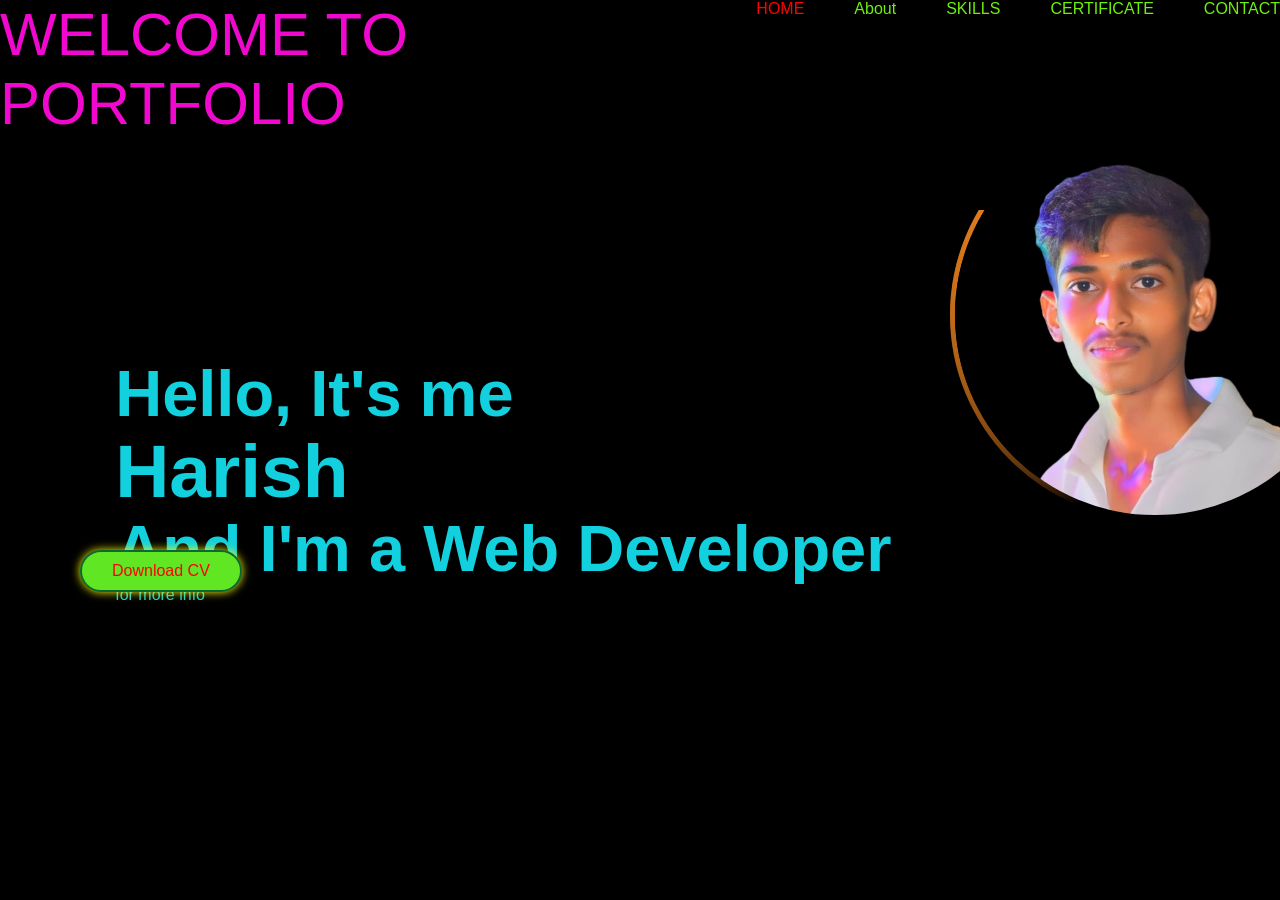
==== index.html @ b72f5d10 "Add files via upload" ====
<!DOCTYPE html>
<html lang="en">
<head>
    <meta charset="UTF-8">
    <meta name="viewport" content="width=device-width, initial-scale=1.0">
    <title>PORTFOLIO</title>
    <link rel="stylesheet" href="stylesheet.css">
</head>
<body>
     <video class="bg-video" autoplay muted loop playsinline src="background.mp4"></video>
        <nav class="navbar">
        <a href="#" class="logo"> WELCOME TO PORTFOLIO</a>
        <ul>
        <li class="active"><a href="index.html">HOME</a></li>
        <div class="buttons"></div>
           <li><a href="about.html">About</a></li>
           <li><a href="skills.html">SKILLS</a></li>
           <li><a href="certificate.html">CERTIFICATE</a></li>
           <li><a href="contact.html">CONTACT</a></li>
        </ul>
        </nav>
    <section class="home">
        <div class="home-info">
            <h3>Hello, It's me</h3>
            <h1>Harish</h1>
            <h3> And I'm a Web Developer</h3>
            <p style="size: 100px;"> for more info </p>
        </div>
    </section>   
    <div class="btn-sci">
             <a href="assets/mycv.pdf" class="btn" download>Download CV</a>
    </div>
</body>
<div class="home-img">
    <div class="img-box">
        <div class="img-item">
          <img src="image.jpg">
        </div>
    </div>
</div> 
</html>
---- stylesheet.css ----
*{
    margin: 0;
    padding: 0;
    box-sizing: border-box;
    font-family: 'poppins',sans-serif;
}
a{
    color: rgb(111, 240, 12);
    text-decoration: none;
}
.navbar {
  position: fixed;
  left: 0;
  top:0;
  width: 100%;
  display: flex;
  justify-content: space-between;
  z-index: 90;
}
.navbar  .logo{
    font-size: 60px;
    font-weight: 100;
    color: rgb(241, 8, 206);
}
.navbar ul{
    display:flex;
}
.navbar ul li{
    list-style: none;
    margin-left: 50px;
}
.navbar ul li a{
    font: 25px;
    font-weight: 500;
    transition: .5ms;
}
.navbar ul li:hover a,.navbar ul li.active a
{
    color: rgb(255, 0, 0);
}
body{
    color:rgb(126, 183, 233);
    background-color: black;
}
.header{
    position:fixed;
    top: 0;
    left: 0;
    width: 100%;
    padding:20px 10%;
    background: transparent;
    display:flex;
    justify-content: space-between;
    align-items: center;
    z-index: 100;
    color:bisque;
}
.logo{
    position:relative;
    font-size: 48px;
    left:0px;
    color:aqua;
    text-decoration: none;
    font-weight: 600;
}
.bg-video{
    position:fixed;
    top:0;
    left:0;
    min-width: 100%;
    min-height: 100%;
    z-index: -1;
    object-fit: cover;
}
.home-img .img-box{
    position: relative;
    top:110px;
    left: 950px;
    width:32vw;
    height: 32vw;
    border-radius:50%;
    padding: 5px;
    display: flex;
    justify-content: center;
    align-items: center;
    overflow: hidden;
}
.home-img .img-box::before,
.home-img .img-box::after{
    content: '';
    position:absolute;
    top: 100px;;
    width: 500px;
    height: 500px;
    background: conic-gradient(transparent,transparent,transparent,rgb(243, 134, 31));
    transform: rotate(0deg);
    animation:rotate-border 10s linear infinite;
}
.home-img .img-box::after{
    animation-delay: -5s;
}
.home-img .img-box .img-item{
    position:relative;
    width: 100%;
    height: 100%;
    background:rgb(0, 0, 0);
    border-radius: 50%;
    display: flex;
    justify-content: center;
    z-index: 1;
   overflow: hidden;
}

.home-img .img-box .img-item img{
    position:absolute;
    width:32vw;
    height:32vw;
    display: block;
    object-fit: cover;
    mix-blend-mode: lighten;
}
@keyframes rotate-border {
    100%{
        transform: rotate(360deg);
    }
}
.home{
    position:absolute;
    width:100%;
    justify-content: space-between;
    height: 100%;
    background: url(Purple\ Illustrated\ Mountain\ Desktop\ Wallpaper.png) no-repeat;
    background-size: cover;
    display:flex;
    background-position: center;
    align-items: center;
}
.home-info h3{
    font-size: 65px;
    font-weight: 700;
    left: 30px;
}
.home-info h1{
    font-size: 75px;
    font-weight: 700;
    margin: -3px 0;
    left: 30px;
}
.home-info .home-sci{
    display:flex;
    align-items: center;
}
.btn{
    display: inline-block;
    padding: 10px 30px;
    background: rgb(97, 230, 36);
    color:red;
    font-weight: 500;
    border: 2px solid rgb(11, 106, 51);
    border-radius: 40px;
    box-shadow: 0 0 10px yellow;
    transition: .5ms;
}
.btn:hover{
    background: transparent;
    color: yellow;
}
.Skills-section{
    position: absolute;
}
*{
    margin: 0;
    padding: 0;
    box-sizing: border-box;
    font-family: 'poppins',sans-serif;
}
a{
    color: rgb(111, 240, 12);
    text-decoration: none;
}
.navbar {
  position: fixed;
  left: 0;
  top:0;
  width: 100%;
  display: flex;
  justify-content: space-between;
  z-index: 90;
}
.navbar  .logo{
    font-size: 60px;
    font-weight: 100;
    color: rgb(241, 8, 206);
}
.navbar ul{
    display:flex;
}
.navbar ul li{
    list-style: none;
    margin-left: 50px;
}
.navbar ul li a{
    font: 25px;
    font-weight: 500;
    transition: .5ms;
}
.navbar ul li:hover a,.navbar ul li.active a
{
    color: rgb(255, 0, 0);
}
body{
    color:rgb(126, 183, 233);
    background-color: black;
}
.header{
    position:fixed;
    top: 0;
    left: 0;
    width: 100%;
    padding:20px 10%;
    background: transparent;
    display:flex;
    justify-content: space-between;
    align-items: center;
    z-index: 100;
    color:bisque;
}
.logo{
    position:relative;
    font-size: 48px;
    left:0px;
    color:aqua;
    text-decoration: none;
    font-weight: 600;
}
.bg-video{
    position:fixed;
    top:0;
    left:0;
    min-width: 100%;
    min-height: 100%;
    z-index: -1;
    object-fit: cover;
}
.home-img .img-box{
    position: relative;
    top:110px;
    left: 950px;
    width:32vw;
    height: 32vw;
    border-radius:50%;
    padding: 5px;
    display: flex;
    justify-content: center;
    align-items: center;
    overflow: hidden;
}
.home-img .img-box::before,
.home-img .img-box::after{
    content: '';
    position:absolute;
    top: 100px;
    width: 500px;
    height: 500px;
    background: conic-gradient(transparent,transparent,transparent,rgb(243, 134, 31));
    transform: rotate(0deg);
    animation:rotate-border 10s linear infinite;

}
.home-img .img-box::after{
    animation-delay: -5s;
}
.home-img .img-box .img-item{
    position:relative;
    width: 100%;
    height: 100%;
    background:rgb(0, 0, 0);
    border-radius: 50%;
    display: flex;
    justify-content: center;
    z-index: 1;
   overflow: hidden;
}

.home-img .img-box .img-item img{
    position:absolute;
    width:32vw;
    height:32vw;
    display: block;
    object-fit: cover;
    mix-blend-mode: lighten;
}
@keyframes rotate-border {
    100%{
        transform: rotate(360deg);
    }
}
.home{
    display: flex;
    align-items: center;
    height: 100vh;
    padding: 60px 9% 0;
    color: rgb(18, 208, 221);

}
.home-info h3{
    font-size: 65px;
    font-weight: 700;
    left: 30px;
}
.home-info h1{
    font-size: 75px;
    font-weight: 700;
    margin: -3px 0;
    left: 30px;
}
.home-info .btn-sci{
    display:flex;
    align-items: center;
}
.btn{
     display: inline-block;
    padding: 10px 30px ;
    background: rgb(97, 230, 36);
    color:red;
    font-weight: 500;
    border: 2px solid rgb(11, 106, 51);
    border-radius: 40px;
    box-shadow: 0 0 10px yellow;
    transition: .5s;
}
.btn:hover{
    background: transparent;
    color: yellow;
}
 .btn-sci{
    position:absolute;
    margin-left: 80px;
    margin-top: 550px;
}
.home-info .btn-sci {
    display: inline-flex;
    padding: 8px;
    border: 2px solid greenyellow;
    border-radius: 50%;
    font-size: 20px;
    color: aquamarine;
    margin: 0 8px;
}
.Skills-section{
    position: absolute;
}
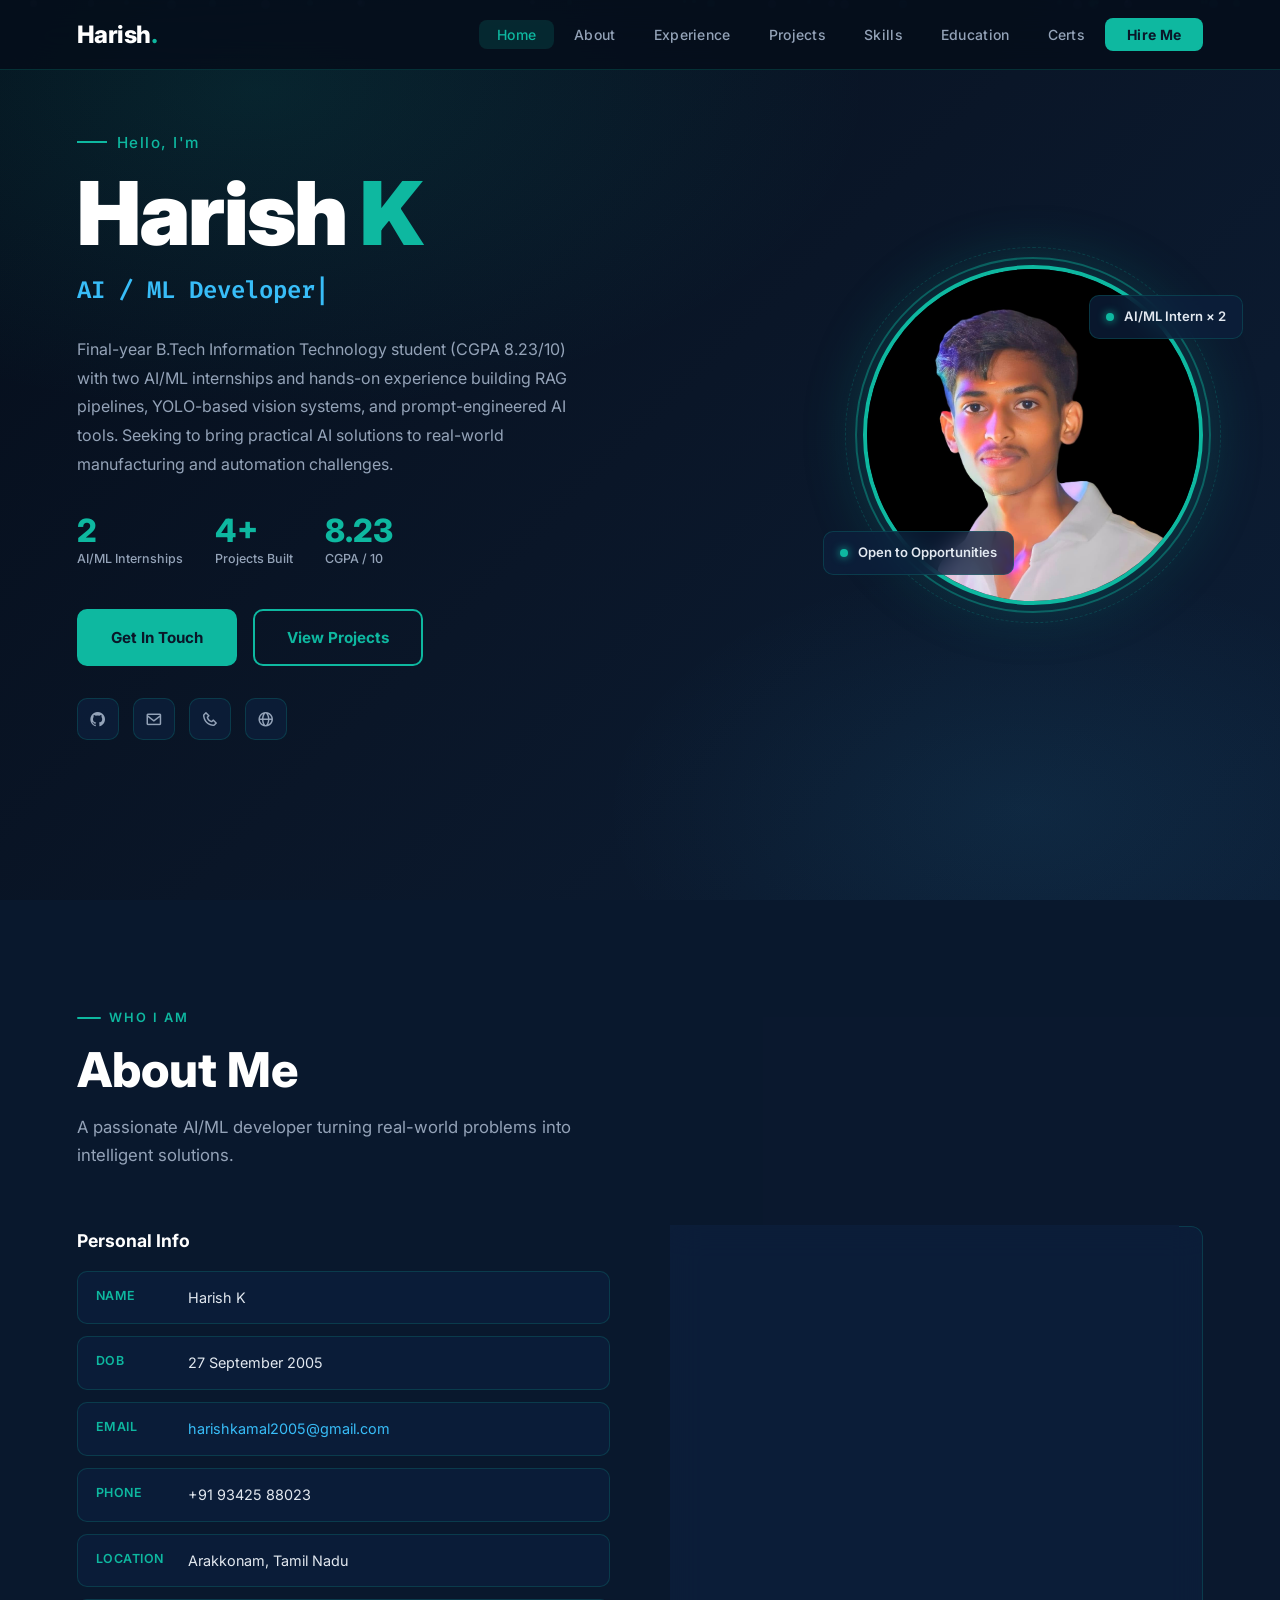
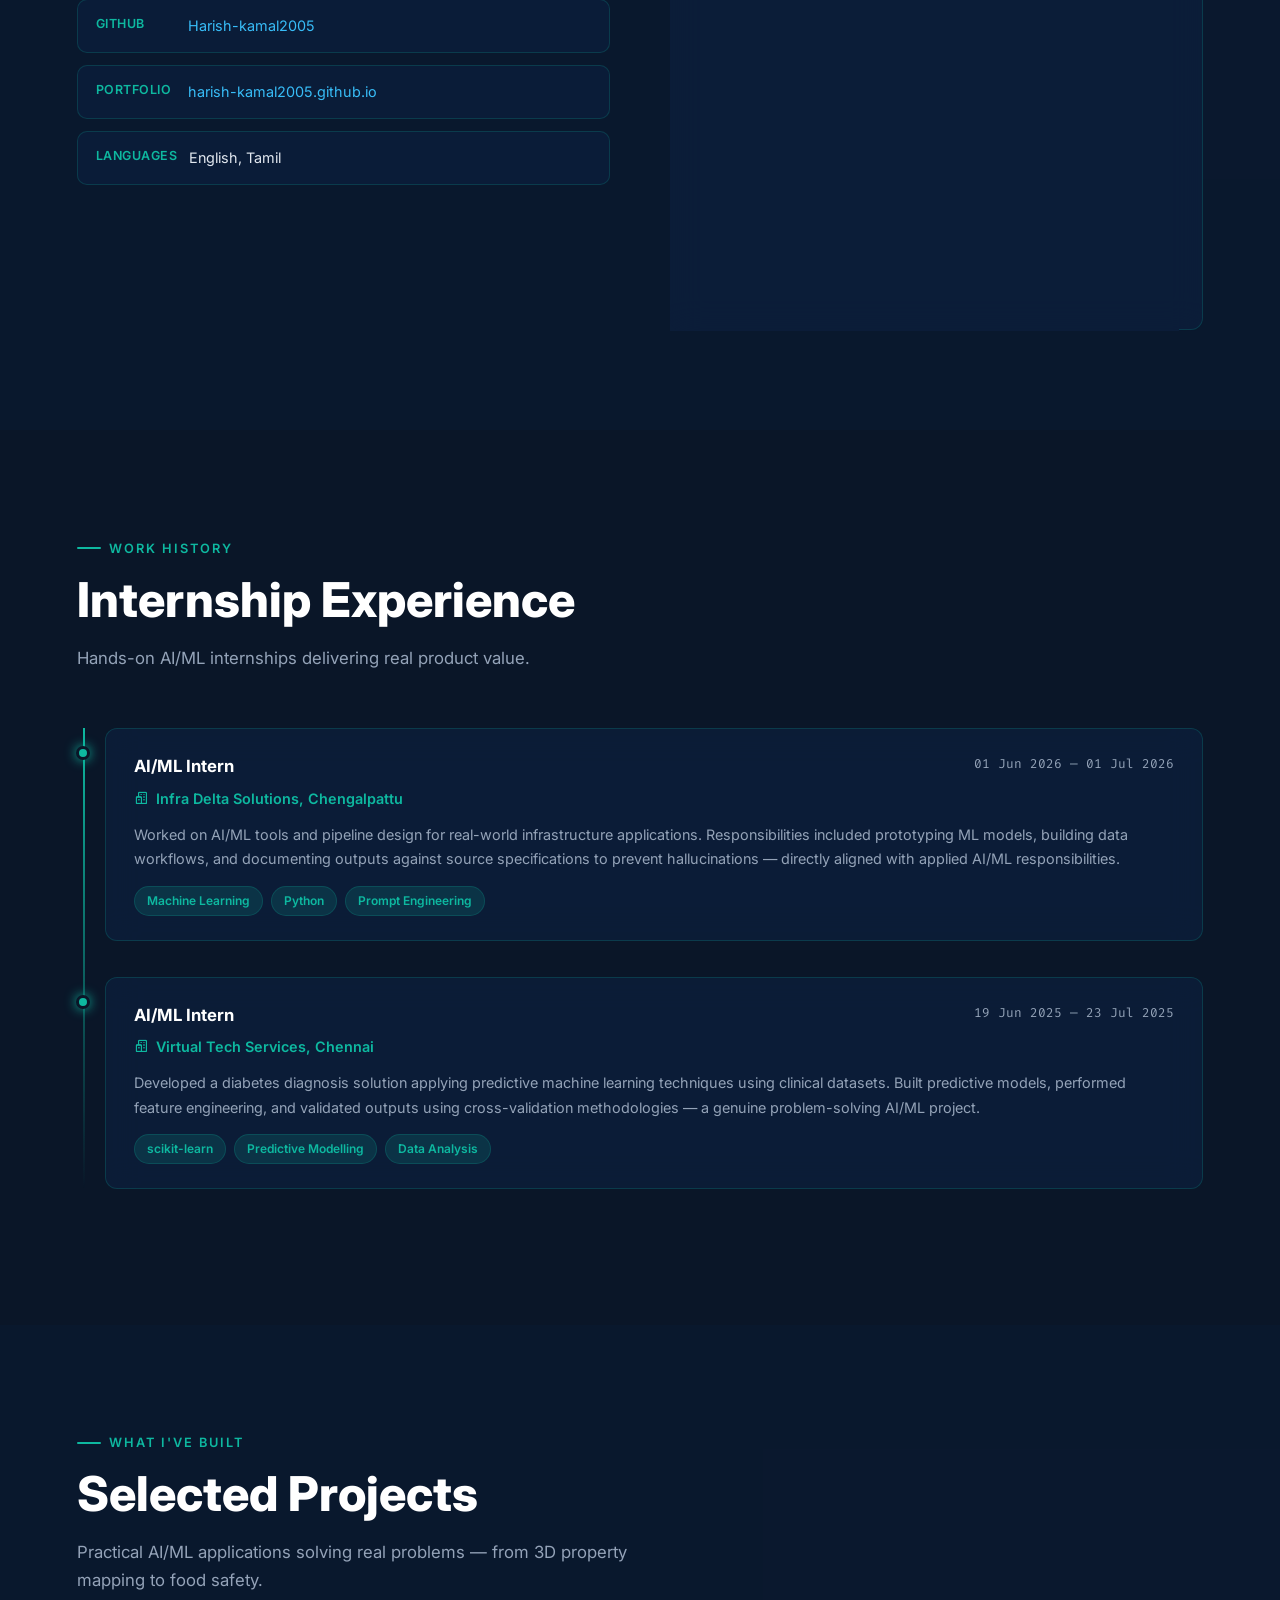
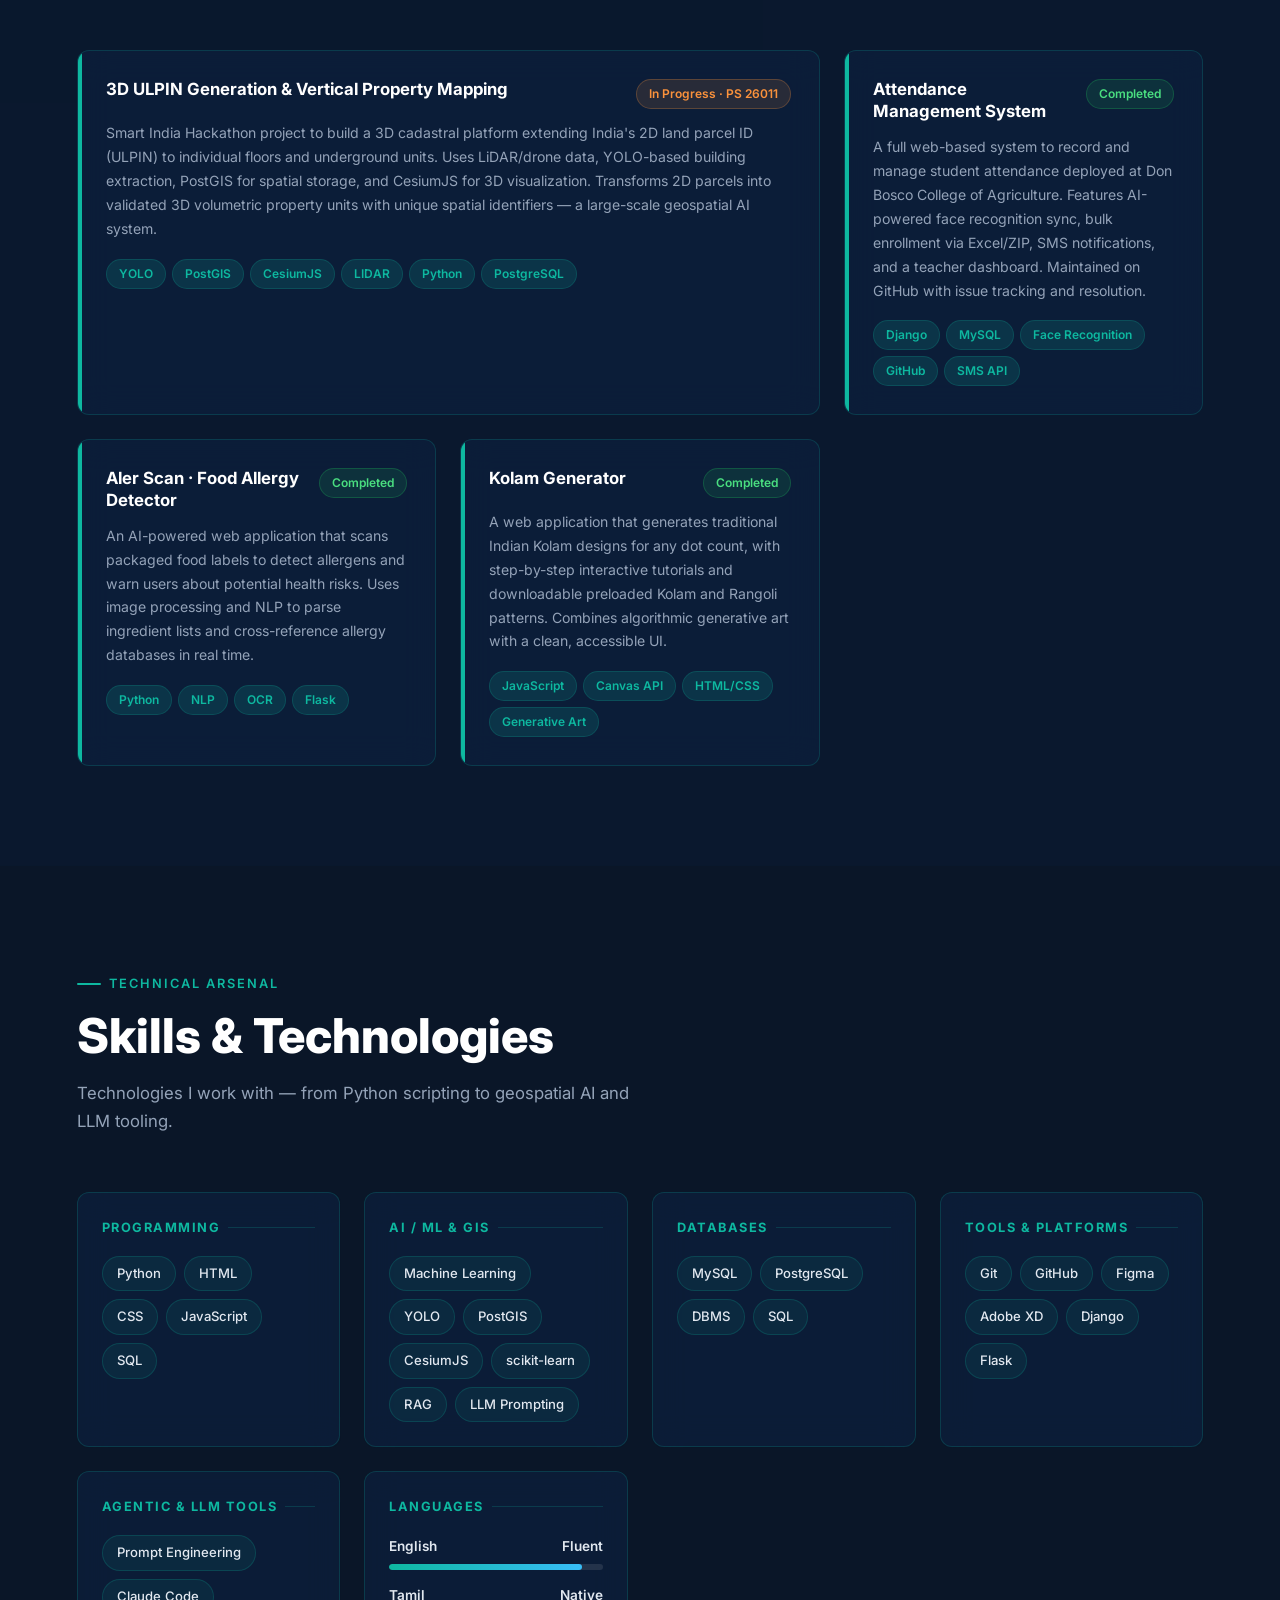
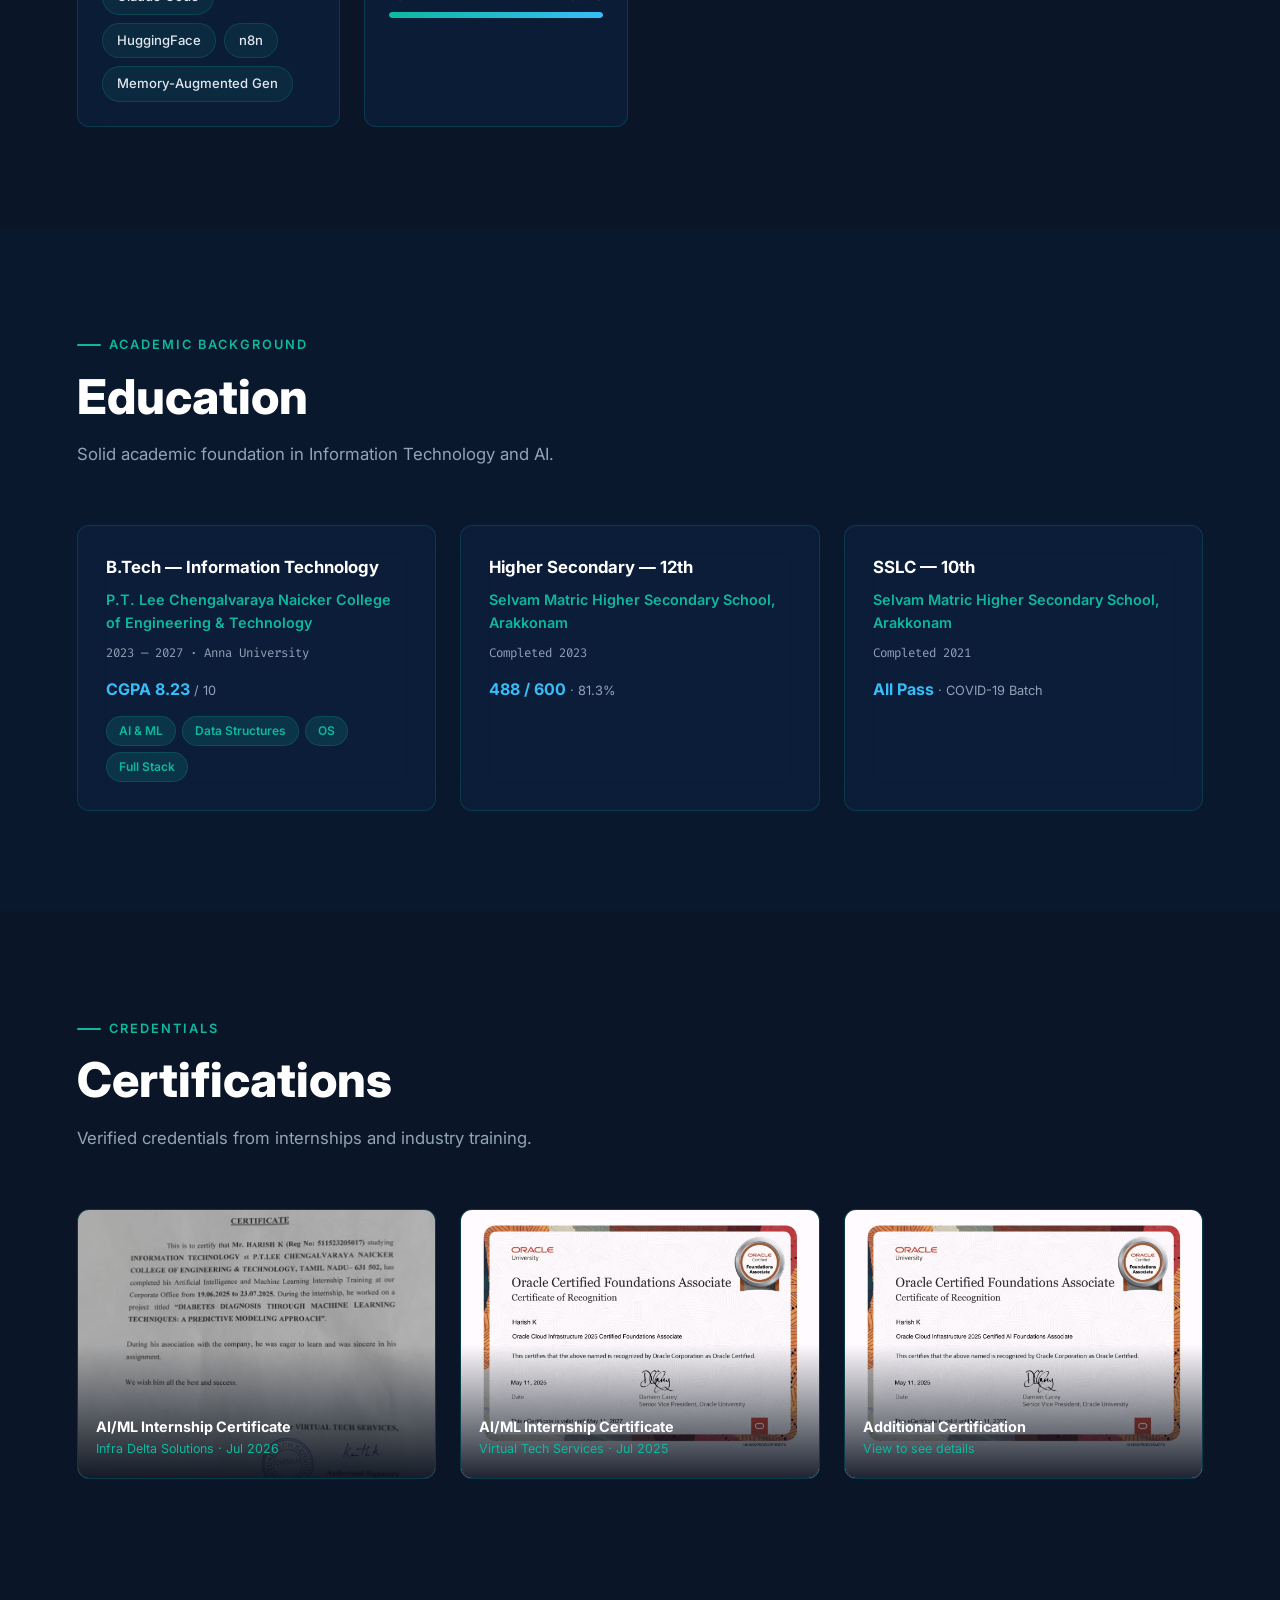
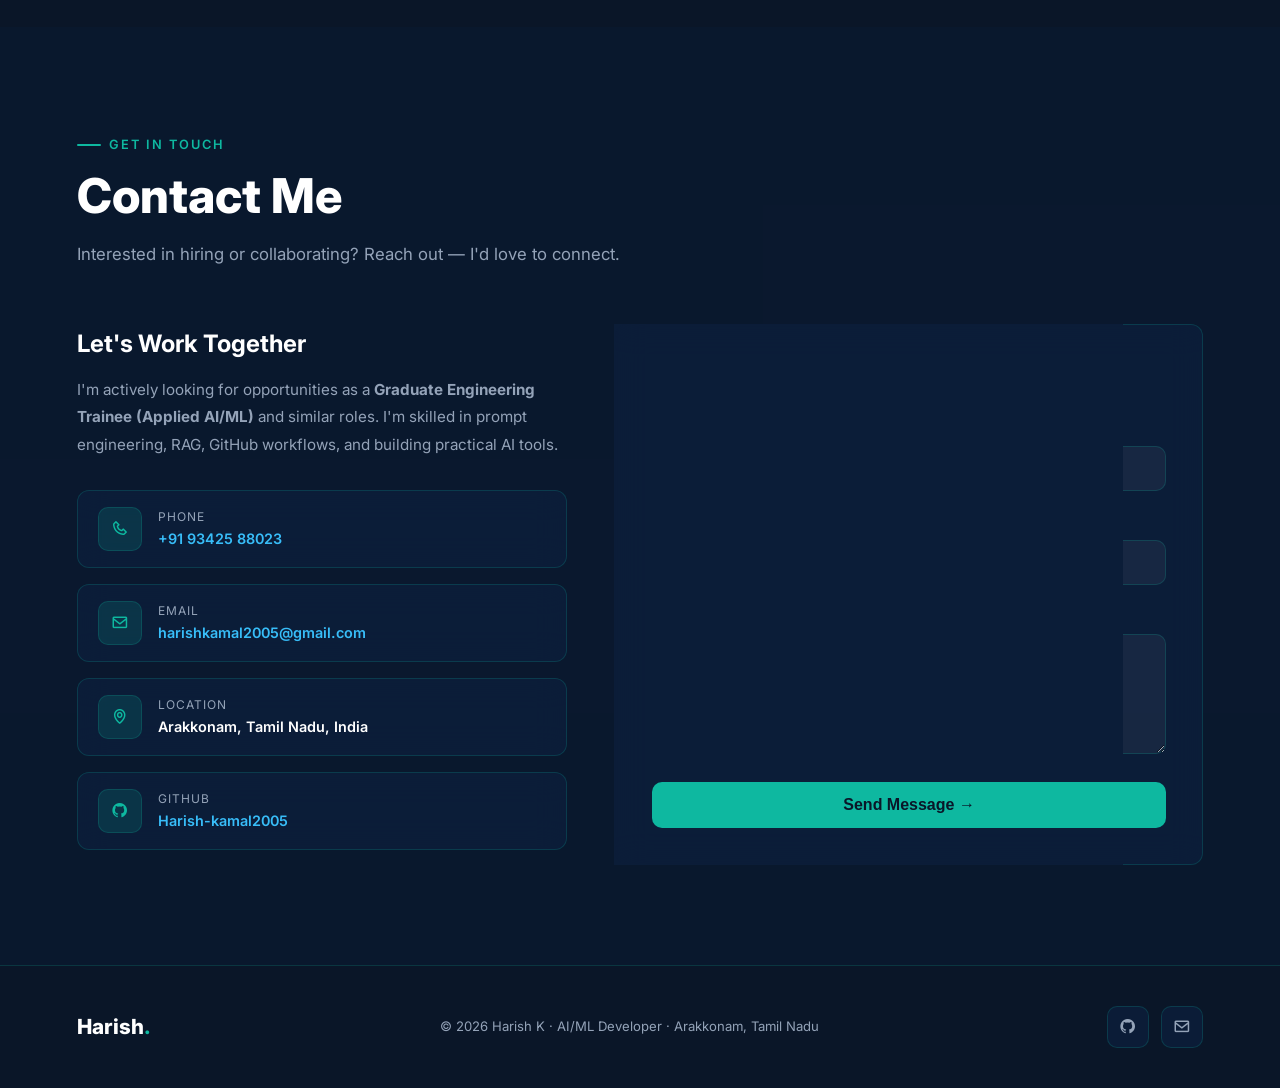
==== commit b50296b6: "Replace index.html & stylesheet.css – EmailJS keys added, certificate list hidden" ====
--- a/index.html
+++ b/index.html
@@ -1,41 +1,806 @@
-<!DOCTYPE html>
-<html lang="en">
-<head>
-    <meta charset="UTF-8">
-    <meta name="viewport" content="width=device-width, initial-scale=1.0">
-    <title>PORTFOLIO</title>
-    <link rel="stylesheet" href="stylesheet.css">
-</head>
-<body>
-     <video class="bg-video" autoplay muted loop playsinline src="background.mp4"></video>
-        <nav class="navbar">
-        <a href="#" class="logo"> WELCOME TO PORTFOLIO</a>
-        <ul>
-        <li class="active"><a href="index.html">HOME</a></li>
-        <div class="buttons"></div>
-           <li><a href="about.html">About</a></li>
-           <li><a href="skills.html">SKILLS</a></li>
-           <li><a href="certificate.html">CERTIFICATE</a></li>
-           <li><a href="contact.html">CONTACT</a></li>
-        </ul>
-        </nav>
-    <section class="home">
-        <div class="home-info">
-            <h3>Hello, It's me</h3>
-            <h1>Harish</h1>
-            <h3> And I'm a Web Developer</h3>
-            <p style="size: 100px;"> for more info </p>
-        </div>
-    </section>   
-    <div class="btn-sci">
-             <a href="assets/mycv.pdf" class="btn" download>Download CV</a>
-    </div>
-</body>
-<div class="home-img">
-    <div class="img-box">
-        <div class="img-item">
-          <img src="image.jpg">
-        </div>
-    </div>
-</div> 
+<!DOCTYPE html>
+<html lang="en">
+<head>
+  <meta charset="UTF-8" />
+  <meta name="viewport" content="width=device-width, initial-scale=1.0" />
+  <meta name="description" content="Harish K – AI/ML Developer Portfolio. Final-year B.Tech IT student specializing in Machine Learning, RAG, Prompt Engineering, and full-stack AI applications." />
+  <meta name="keywords" content="Harish K, AI ML Developer, Machine Learning, RAG, Portfolio, Python, PostGIS, YOLO" />
+  <meta property="og:title" content="Harish K | AI / ML Developer" />
+  <meta property="og:description" content="AI/ML Developer skilled in RAG, Prompt Engineering, YOLO, PostGIS, and building practical AI applications." />
+  <title>Harish K | AI / ML Developer</title>
+
+  <!-- Google Fonts -->
+  <link rel="preconnect" href="https://fonts.googleapis.com" />
+  <link rel="preconnect" href="https://fonts.gstatic.com" crossorigin />
+  <link href="https://fonts.googleapis.com/css2?family=Inter:wght@300;400;500;600;700;800;900&family=Fira+Code:wght@400;500&display=swap" rel="stylesheet" />
+
+  <!-- Icons (using emoji as fallback, no CDN dependency) -->
+  <link rel="stylesheet" href="stylesheet.css" />
+
+  <!-- EmailJS SDK -->
+  <script src="https://cdn.jsdelivr.net/npm/@emailjs/browser@4/dist/email.min.js"></script>
+
+  <!-- Boxicons CDN -->
+  <link href='https://unpkg.com/boxicons@2.1.4/css/boxicons.min.css' rel='stylesheet'>
+</head>
+<body>
+
+  <!-- Animated Background -->
+  <div class="bg-gradient"></div>
+  <div class="particles" id="particles"></div>
+
+  <!-- ───── NAVBAR ───── -->
+  <nav id="navbar">
+    <a href="#hero" class="nav-logo">Harish<span>.</span></a>
+
+    <ul class="nav-links" id="nav-links">
+      <li><a href="#hero"        class="nav-link active">Home</a></li>
+      <li><a href="#about"       class="nav-link">About</a></li>
+      <li><a href="#experience"  class="nav-link">Experience</a></li>
+      <li><a href="#projects"    class="nav-link">Projects</a></li>
+      <li><a href="#skills"      class="nav-link">Skills</a></li>
+      <li><a href="#education"   class="nav-link">Education</a></li>
+      <li><a href="#certificates" class="nav-link">Certs</a></li>
+      <li><a href="#contact"     class="nav-link nav-cta">Hire Me</a></li>
+    </ul>
+
+    <div class="hamburger" id="hamburger" aria-label="Toggle menu">
+      <span></span><span></span><span></span>
+    </div>
+  </nav>
+
+  <!-- ═══════════════════════════════════════════
+       HERO
+       ═══════════════════════════════════════════ -->
+  <section id="hero">
+    <div class="hero-inner">
+
+      <div class="hero-text">
+        <p class="hero-greeting">Hello, I'm</p>
+        <h1 class="hero-name">Harish <span class="highlight">K</span></h1>
+        <p class="hero-role"><span id="typed-role"></span><span class="cursor">|</span></p>
+
+        <p class="hero-bio">
+          Final-year B.Tech Information Technology student (CGPA 8.23/10) with two AI/ML internships
+          and hands-on experience building RAG pipelines, YOLO-based vision systems, and prompt-engineered
+          AI tools. Seeking to bring practical AI solutions to real-world manufacturing and automation challenges.
+        </p>
+
+        <div class="hero-stats">
+          <div class="stat-item">
+            <div class="stat-num">2</div>
+            <div class="stat-label">AI/ML Internships</div>
+          </div>
+          <div class="stat-item">
+            <div class="stat-num">4+</div>
+            <div class="stat-label">Projects Built</div>
+          </div>
+          <div class="stat-item">
+            <div class="stat-num">8.23</div>
+            <div class="stat-label">CGPA / 10</div>
+          </div>
+        </div>
+
+        <div class="hero-actions">
+          <a href="#contact" class="btn-primary">Get In Touch</a>
+          <a href="#projects" class="btn-secondary">View Projects</a>
+        </div>
+
+        <div class="hero-socials">
+          <a href="https://github.com/Harish-kamal2005" target="_blank" rel="noopener" class="social-link" aria-label="GitHub">
+            <i class='bx bxl-github'></i>
+          </a>
+          <a href="mailto:harishkamal2005@gmail.com" class="social-link" aria-label="Email">
+            <i class='bx bx-envelope'></i>
+          </a>
+          <a href="tel:+919342588023" class="social-link" aria-label="Phone">
+            <i class='bx bx-phone'></i>
+          </a>
+          <a href="https://harish-kamal2005.github.io/porfolio" target="_blank" rel="noopener" class="social-link" aria-label="Portfolio">
+            <i class='bx bx-globe'></i>
+          </a>
+        </div>
+      </div><!-- .hero-text -->
+
+      <div class="hero-image">
+        <div class="hero-img-ring">
+          <div class="ring-outer"></div>
+          <div class="ring-inner"></div>
+          <div class="img-container">
+            <img src="image.jpg" alt="Harish K – AI/ML Developer" />
+          </div>
+        </div>
+
+        <div class="hero-badge-float hero-badge-1">
+          <div class="dot"></div>
+          <span>Open to Opportunities</span>
+        </div>
+        <div class="hero-badge-float hero-badge-2">
+          <div class="dot"></div>
+          <span>AI/ML Intern × 2</span>
+        </div>
+      </div><!-- .hero-image -->
+
+    </div>
+  </section>
+
+  <!-- ═══════════════════════════════════════════
+       ABOUT
+       ═══════════════════════════════════════════ -->
+  <section id="about">
+    <div class="section-tag">Who I Am</div>
+    <h2 class="section-title">About Me</h2>
+    <p class="section-sub">A passionate AI/ML developer turning real-world problems into intelligent solutions.</p>
+
+    <div class="about-grid reveal">
+
+      <div class="about-info">
+        <h3>Personal Info</h3>
+        <ul class="info-list">
+          <li class="info-item">
+            <span class="label">Name</span>
+            <span class="value">Harish K</span>
+          </li>
+          <li class="info-item">
+            <span class="label">DOB</span>
+            <span class="value">27 September 2005</span>
+          </li>
+          <li class="info-item">
+            <span class="label">Email</span>
+            <span class="value"><a href="mailto:harishkamal2005@gmail.com">harishkamal2005@gmail.com</a></span>
+          </li>
+          <li class="info-item">
+            <span class="label">Phone</span>
+            <span class="value">+91 93425 88023</span>
+          </li>
+          <li class="info-item">
+            <span class="label">Location</span>
+            <span class="value">Arakkonam, Tamil Nadu</span>
+          </li>
+          <li class="info-item">
+            <span class="label">GitHub</span>
+            <span class="value"><a href="https://github.com/Harish-kamal2005" target="_blank" rel="noopener">Harish-kamal2005</a></span>
+          </li>
+          <li class="info-item">
+            <span class="label">Portfolio</span>
+            <span class="value"><a href="https://harish-kamal2005.github.io/porfolio" target="_blank" rel="noopener">harish-kamal2005.github.io</a></span>
+          </li>
+          <li class="info-item">
+            <span class="label">Languages</span>
+            <span class="value">English, Tamil</span>
+          </li>
+        </ul>
+      </div>
+
+      <div class="card about-profile">
+        <h3>Profile</h3>
+        <p class="profile-text">
+          Final-year B.Tech Information Technology student at P.T. Lee Chengalvaraya Naicker College of
+          Engineering &amp; Technology (Anna University), maintaining a CGPA of <strong>8.23/10</strong>.
+          I have completed two AI/ML internships and built projects spanning diabetes diagnosis, 3D cadastral
+          mapping, food-allergy detection, and Kolam pattern generation.
+        </p>
+        <p class="profile-text" style="margin-top:12px;">
+          I am deeply interested in <strong>prompt engineering</strong>, <strong>Retrieval-Augmented Generation (RAG)</strong>,
+          <strong>LLM-based applications</strong>, and connecting AI to databases and practical manufacturing solutions —
+          perfectly aligned with the Indo Tech Digital Transformation mission.
+        </p>
+
+        <div class="strengths">
+          <h4>Core Strengths</h4>
+          <div class="strength-item">Problem Solving &amp; Analytical Thinking</div>
+          <div class="strength-item">Debugging Complex AI Pipelines</div>
+          <div class="strength-item">Clear Technical Communication (English)</div>
+          <div class="strength-item">Prompt Engineering &amp; Workflow Design</div>
+          <div class="strength-item">GitHub Issue Management &amp; Documentation</div>
+        </div>
+      </div>
+
+    </div>
+  </section>
+
+  <!-- ═══════════════════════════════════════════
+       EXPERIENCE
+       ═══════════════════════════════════════════ -->
+  <section id="experience">
+    <div class="section-tag">Work History</div>
+    <h2 class="section-title">Internship Experience</h2>
+    <p class="section-sub">Hands-on AI/ML internships delivering real product value.</p>
+
+    <div class="timeline reveal">
+
+      <div class="timeline-item reveal-delay-1">
+        <div class="timeline-dot"></div>
+        <div class="card exp-card">
+          <div class="exp-header">
+            <span class="exp-title">AI/ML Intern</span>
+            <span class="exp-period">01 Jun 2026 — 01 Jul 2026</span>
+          </div>
+          <p class="exp-company">
+            <i class='bx bx-buildings'></i>&nbsp; Infra Delta Solutions, Chengalpattu
+          </p>
+          <p class="exp-desc">
+            Worked on AI/ML tools and pipeline design for real-world infrastructure applications.
+            Responsibilities included prototyping ML models, building data workflows, and
+            documenting outputs against source specifications to prevent hallucinations —
+            directly aligned with applied AI/ML responsibilities.
+          </p>
+          <div style="margin-top:14px; display:flex; gap:8px; flex-wrap:wrap;">
+            <span class="badge">Machine Learning</span>
+            <span class="badge">Python</span>
+            <span class="badge">Prompt Engineering</span>
+          </div>
+        </div>
+      </div>
+
+      <div class="timeline-item reveal-delay-2">
+        <div class="timeline-dot"></div>
+        <div class="card exp-card">
+          <div class="exp-header">
+            <span class="exp-title">AI/ML Intern</span>
+            <span class="exp-period">19 Jun 2025 — 23 Jul 2025</span>
+          </div>
+          <p class="exp-company">
+            <i class='bx bx-buildings'></i>&nbsp; Virtual Tech Services, Chennai
+          </p>
+          <p class="exp-desc">
+            Developed a diabetes diagnosis solution applying predictive machine learning
+            techniques using clinical datasets. Built predictive models, performed feature
+            engineering, and validated outputs using cross-validation methodologies —
+            a genuine problem-solving AI/ML project.
+          </p>
+          <div style="margin-top:14px; display:flex; gap:8px; flex-wrap:wrap;">
+            <span class="badge">scikit-learn</span>
+            <span class="badge">Predictive Modelling</span>
+            <span class="badge">Data Analysis</span>
+          </div>
+        </div>
+      </div>
+
+    </div>
+  </section>
+
+  <!-- ═══════════════════════════════════════════
+       PROJECTS
+       ═══════════════════════════════════════════ -->
+  <section id="projects">
+    <div class="section-tag">What I've Built</div>
+    <h2 class="section-title">Selected Projects</h2>
+    <p class="section-sub">Practical AI/ML applications solving real problems — from 3D property mapping to food safety.</p>
+
+    <div class="projects-grid">
+
+      <!-- Featured -->
+      <div class="card project-card featured reveal">
+        <div class="project-header">
+          <h3 class="project-title">3D ULPIN Generation &amp; Vertical Property Mapping</h3>
+          <span class="badge badge-orange">In Progress · PS 26011</span>
+        </div>
+        <p class="project-desc">
+          Smart India Hackathon project to build a 3D cadastral platform extending India's 2D land parcel ID (ULPIN)
+          to individual floors and underground units. Uses LiDAR/drone data, YOLO-based building extraction,
+          PostGIS for spatial storage, and CesiumJS for 3D visualization. Transforms 2D parcels into validated
+          3D volumetric property units with unique spatial identifiers — a large-scale geospatial AI system.
+        </p>
+        <div class="project-tags">
+          <span class="badge">YOLO</span>
+          <span class="badge">PostGIS</span>
+          <span class="badge">CesiumJS</span>
+          <span class="badge">LIDAR</span>
+          <span class="badge">Python</span>
+          <span class="badge">PostgreSQL</span>
+        </div>
+      </div>
+
+      <!-- Attendance -->
+      <div class="card project-card reveal reveal-delay-1">
+        <div class="project-header">
+          <h3 class="project-title">Attendance Management System</h3>
+          <span class="badge badge-green">Completed</span>
+        </div>
+        <p class="project-desc">
+          A full web-based system to record and manage student attendance deployed at
+          Don Bosco College of Agriculture. Features AI-powered face recognition sync,
+          bulk enrollment via Excel/ZIP, SMS notifications, and a teacher dashboard.
+          Maintained on GitHub with issue tracking and resolution.
+        </p>
+        <div class="project-tags">
+          <span class="badge">Django</span>
+          <span class="badge">MySQL</span>
+          <span class="badge">Face Recognition</span>
+          <span class="badge">GitHub</span>
+          <span class="badge">SMS API</span>
+        </div>
+      </div>
+
+      <!-- Aler Scan -->
+      <div class="card project-card reveal reveal-delay-2">
+        <div class="project-header">
+          <h3 class="project-title">Aler Scan · Food Allergy Detector</h3>
+          <span class="badge badge-green">Completed</span>
+        </div>
+        <p class="project-desc">
+          An AI-powered web application that scans packaged food labels to detect allergens
+          and warn users about potential health risks. Uses image processing and NLP to
+          parse ingredient lists and cross-reference allergy databases in real time.
+        </p>
+        <div class="project-tags">
+          <span class="badge">Python</span>
+          <span class="badge">NLP</span>
+          <span class="badge">OCR</span>
+          <span class="badge">Flask</span>
+        </div>
+      </div>
+
+      <!-- Kolam -->
+      <div class="card project-card reveal reveal-delay-3">
+        <div class="project-header">
+          <h3 class="project-title">Kolam Generator</h3>
+          <span class="badge badge-green">Completed</span>
+        </div>
+        <p class="project-desc">
+          A web application that generates traditional Indian Kolam designs for any dot count,
+          with step-by-step interactive tutorials and downloadable preloaded Kolam and Rangoli
+          patterns. Combines algorithmic generative art with a clean, accessible UI.
+        </p>
+        <div class="project-tags">
+          <span class="badge">JavaScript</span>
+          <span class="badge">Canvas API</span>
+          <span class="badge">HTML/CSS</span>
+          <span class="badge">Generative Art</span>
+        </div>
+      </div>
+
+    </div>
+  </section>
+
+  <!-- ═══════════════════════════════════════════
+       SKILLS
+       ═══════════════════════════════════════════ -->
+  <section id="skills">
+    <div class="section-tag">Technical Arsenal</div>
+    <h2 class="section-title">Skills &amp; Technologies</h2>
+    <p class="section-sub">Technologies I work with — from Python scripting to geospatial AI and LLM tooling.</p>
+
+    <div class="skills-grid reveal">
+
+      <div class="card skill-group">
+        <div class="skill-group-title">Programming</div>
+        <div class="skill-items">
+          <span class="skill-pill">Python</span>
+          <span class="skill-pill">HTML</span>
+          <span class="skill-pill">CSS</span>
+          <span class="skill-pill">JavaScript</span>
+          <span class="skill-pill">SQL</span>
+        </div>
+      </div>
+
+      <div class="card skill-group">
+        <div class="skill-group-title">AI / ML &amp; GIS</div>
+        <div class="skill-items">
+          <span class="skill-pill">Machine Learning</span>
+          <span class="skill-pill">YOLO</span>
+          <span class="skill-pill">PostGIS</span>
+          <span class="skill-pill">CesiumJS</span>
+          <span class="skill-pill">scikit-learn</span>
+          <span class="skill-pill">RAG</span>
+          <span class="skill-pill">LLM Prompting</span>
+        </div>
+      </div>
+
+      <div class="card skill-group">
+        <div class="skill-group-title">Databases</div>
+        <div class="skill-items">
+          <span class="skill-pill">MySQL</span>
+          <span class="skill-pill">PostgreSQL</span>
+          <span class="skill-pill">DBMS</span>
+          <span class="skill-pill">SQL</span>
+        </div>
+      </div>
+
+      <div class="card skill-group">
+        <div class="skill-group-title">Tools &amp; Platforms</div>
+        <div class="skill-items">
+          <span class="skill-pill">Git</span>
+          <span class="skill-pill">GitHub</span>
+          <span class="skill-pill">Figma</span>
+          <span class="skill-pill">Adobe XD</span>
+          <span class="skill-pill">Django</span>
+          <span class="skill-pill">Flask</span>
+        </div>
+      </div>
+
+      <div class="card skill-group">
+        <div class="skill-group-title">Agentic &amp; LLM Tools</div>
+        <div class="skill-items">
+          <span class="skill-pill">Prompt Engineering</span>
+          <span class="skill-pill">Claude Code</span>
+          <span class="skill-pill">HuggingFace</span>
+          <span class="skill-pill">n8n</span>
+          <span class="skill-pill">Memory-Augmented Gen</span>
+        </div>
+      </div>
+
+      <div class="card skill-group">
+        <div class="skill-group-title">Languages</div>
+        <div>
+          <div class="lang-item">
+            <div class="lang-header"><span>English</span><span>Fluent</span></div>
+            <div class="lang-bar"><div class="lang-fill" style="width:90%"></div></div>
+          </div>
+          <div class="lang-item">
+            <div class="lang-header"><span>Tamil</span><span>Native</span></div>
+            <div class="lang-bar"><div class="lang-fill" style="width:100%"></div></div>
+          </div>
+        </div>
+      </div>
+
+    </div>
+  </section>
+
+  <!-- ═══════════════════════════════════════════
+       EDUCATION
+       ═══════════════════════════════════════════ -->
+  <section id="education">
+    <div class="section-tag">Academic Background</div>
+    <h2 class="section-title">Education</h2>
+    <p class="section-sub">Solid academic foundation in Information Technology and AI.</p>
+
+    <div class="edu-grid reveal">
+
+      <div class="card edu-card">
+        <div class="edu-degree">B.Tech — Information Technology</div>
+        <div class="edu-inst">P.T. Lee Chengalvaraya Naicker College of Engineering &amp; Technology</div>
+        <div class="edu-period">2023 — 2027 · Anna University</div>
+        <div class="edu-grade">CGPA 8.23 <span>/ 10</span></div>
+        <div style="margin-top:14px; display:flex; gap:6px; flex-wrap:wrap;">
+          <span class="badge">AI &amp; ML</span>
+          <span class="badge">Data Structures</span>
+          <span class="badge">OS</span>
+          <span class="badge">Full Stack</span>
+        </div>
+      </div>
+
+      <div class="card edu-card">
+        <div class="edu-degree">Higher Secondary — 12th</div>
+        <div class="edu-inst">Selvam Matric Higher Secondary School, Arakkonam</div>
+        <div class="edu-period">Completed 2023</div>
+        <div class="edu-grade">488 / 600 <span>· 81.3%</span></div>
+      </div>
+
+      <div class="card edu-card">
+        <div class="edu-degree">SSLC — 10th</div>
+        <div class="edu-inst">Selvam Matric Higher Secondary School, Arakkonam</div>
+        <div class="edu-period">Completed 2021</div>
+        <div class="edu-grade">All Pass <span>· COVID-19 Batch</span></div>
+      </div>
+
+    </div>
+  </section>
+
+  <!-- ═══════════════════════════════════════════
+       CERTIFICATES
+       ═══════════════════════════════════════════ -->
+  <section id="certificates">
+    <div class="section-tag">Credentials</div>
+    <h2 class="section-title">Certifications</h2>
+    <p class="section-sub">Verified credentials from internships and industry training.</p>
+
+    <!-- Gallery -->
+    <div class="certs-grid reveal">
+      <div class="card cert-card" onclick="openLightbox('cert1.jpg')">
+        <div class="cert-img-wrap">
+          <img src="cert1.jpg" alt="AI/ML Internship Certificate – Infra Delta Solutions" loading="lazy" />
+          <div class="cert-overlay">
+            <div class="cert-info">
+              <div class="cert-name">AI/ML Internship Certificate</div>
+              <div class="cert-issuer">Infra Delta Solutions · Jul 2026</div>
+            </div>
+          </div>
+        </div>
+      </div>
+
+      <div class="card cert-card" onclick="openLightbox('cert2.jpg')">
+        <div class="cert-img-wrap">
+          <img src="cert2.jpg" alt="AI/ML Internship Certificate – Virtual Tech Services" loading="lazy" />
+          <div class="cert-overlay">
+            <div class="cert-info">
+              <div class="cert-name">AI/ML Internship Certificate</div>
+              <div class="cert-issuer">Virtual Tech Services · Jul 2025</div>
+            </div>
+          </div>
+        </div>
+      </div>
+
+      <div class="card cert-card" onclick="openLightbox('cert3.jpg')">
+        <div class="cert-img-wrap">
+          <img src="cert3.jpg" alt="Certificate 3" loading="lazy" />
+          <div class="cert-overlay">
+            <div class="cert-info">
+              <div class="cert-name">Additional Certification</div>
+              <div class="cert-issuer">View to see details</div>
+            </div>
+          </div>
+        </div>
+      </div>
+    </div>
+
+    <!-- List summary -->
+    <div class="cert-list reveal">
+      <div class="cert-item">
+        <div class="cert-icon"><i class='bx bx-award'></i></div>
+        <div class="cert-text">
+          <div class="ct">AI/ML Internship Certificate</div>
+          <div class="cs">Infra Delta Solutions · Jul 2026</div>
+        </div>
+      </div>
+      <div class="cert-item">
+        <div class="cert-icon"><i class='bx bx-award'></i></div>
+        <div class="cert-text">
+          <div class="ct">AI/ML Internship Certificate</div>
+          <div class="cs">Virtual Tech Services · Jul 2025</div>
+        </div>
+      </div>
+    </div>
+  </section>
+
+  <!-- ═══════════════════════════════════════════
+       CONTACT
+       ═══════════════════════════════════════════ -->
+  <section id="contact">
+    <div class="section-tag">Get In Touch</div>
+    <h2 class="section-title">Contact Me</h2>
+    <p class="section-sub">Interested in hiring or collaborating? Reach out — I'd love to connect.</p>
+
+    <div class="contact-wrapper reveal">
+
+      <div class="contact-info">
+        <h3>Let's Work Together</h3>
+        <p>
+          I'm actively looking for opportunities as a <strong>Graduate Engineering Trainee (Applied AI/ML)</strong>
+          and similar roles. I'm skilled in prompt engineering, RAG, GitHub workflows, and building
+          practical AI tools.
+        </p>
+
+        <div class="contact-items">
+          <div class="card contact-item">
+            <div class="c-icon"><i class='bx bx-phone'></i></div>
+            <div>
+              <div class="c-label">Phone</div>
+              <div class="c-value"><a href="tel:+919342588023">+91 93425 88023</a></div>
+            </div>
+          </div>
+          <div class="card contact-item">
+            <div class="c-icon"><i class='bx bx-envelope'></i></div>
+            <div>
+              <div class="c-label">Email</div>
+              <div class="c-value"><a href="mailto:harishkamal2005@gmail.com">harishkamal2005@gmail.com</a></div>
+            </div>
+          </div>
+          <div class="card contact-item">
+            <div class="c-icon"><i class='bx bx-map'></i></div>
+            <div>
+              <div class="c-label">Location</div>
+              <div class="c-value">Arakkonam, Tamil Nadu, India</div>
+            </div>
+          </div>
+          <div class="card contact-item">
+            <div class="c-icon"><i class='bx bxl-github'></i></div>
+            <div>
+              <div class="c-label">GitHub</div>
+              <div class="c-value"><a href="https://github.com/Harish-kamal2005" target="_blank" rel="noopener">Harish-kamal2005</a></div>
+            </div>
+          </div>
+        </div>
+      </div>
+
+      <div class="card contact-form">
+        <h3>Send a Message</h3>
+        <form id="contact-form" onsubmit="handleSubmit(event)" novalidate>
+          <div class="form-row">
+            <div class="form-group">
+              <label for="cf-name">Full Name</label>
+              <input type="text" id="cf-name" name="name" placeholder="Your name" required />
+            </div>
+            <div class="form-group">
+              <label for="cf-email">Email Address</label>
+              <input type="email" id="cf-email" name="email" placeholder="your@email.com" required />
+            </div>
+          </div>
+          <div class="form-group">
+            <label for="cf-subject">Subject</label>
+            <input type="text" id="cf-subject" name="subject" placeholder="e.g. Job Opportunity – Indo Tech" />
+          </div>
+          <div class="form-group">
+            <label for="cf-message">Message</label>
+            <textarea id="cf-message" name="message" placeholder="Your message..." required></textarea>
+          </div>
+          <button type="submit" id="send-btn">Send Message &rarr;</button>
+        </form>
+        <div class="form-success" id="form-success">
+          ✅ Message sent! I'll get back to you shortly.
+        </div>
+        <div class="form-error" id="form-error" style="display:none; margin-top:14px; padding:14px 18px; border-radius:10px; background:rgba(239,68,68,0.12); border:1px solid rgba(239,68,68,0.3); color:#f87171; font-size:0.88rem;"></div>
+      </div>
+
+    </div>
+  </section>
+
+  <!-- ═══════════════════════════════════════════
+       FOOTER
+       ═══════════════════════════════════════════ -->
+  <footer>
+    <div class="footer-brand">Harish<span>.</span></div>
+    <p class="footer-text">© 2026 Harish K · AI/ML Developer · Arakkonam, Tamil Nadu</p>
+    <div class="footer-socials">
+      <a href="https://github.com/Harish-kamal2005" target="_blank" rel="noopener" class="social-link" aria-label="GitHub">
+        <i class='bx bxl-github'></i>
+      </a>
+      <a href="mailto:harishkamal2005@gmail.com" class="social-link" aria-label="Email">
+        <i class='bx bx-envelope'></i>
+      </a>
+    </div>
+  </footer>
+
+  <!-- Scroll To Top -->
+  <button id="scrollTop" aria-label="Scroll to top" onclick="window.scrollTo({top:0,behavior:'smooth'})">
+    <i class='bx bx-up-arrow-alt'></i>
+  </button>
+
+  <!-- Lightbox -->
+  <div id="lightbox" onclick="closeLightbox()">
+    <span id="lightbox-close">&times;</span>
+    <img id="lightbox-img" src="" alt="Certificate fullscreen" />
+  </div>
+
+  <!-- ───── SCRIPTS ───── -->
+  <script>
+    /* ── Particles ── */
+    (function() {
+      const container = document.getElementById('particles');
+      const count = 30;
+      const colors = ['#0eb8a0','#38bdf8','#818cf8'];
+      for (let i = 0; i < count; i++) {
+        const p = document.createElement('div');
+        p.className = 'particle';
+        const size = Math.random() * 6 + 3;
+        const color = colors[Math.floor(Math.random() * colors.length)];
+        const delay = Math.random() * 15;
+        const duration = Math.random() * 20 + 15;
+        p.style.cssText = `
+          width:${size}px; height:${size}px;
+          background:${color};
+          left:${Math.random()*100}%;
+          animation-duration:${duration}s;
+          animation-delay:${delay}s;
+        `;
+        container.appendChild(p);
+      }
+    })();
+
+    /* ── Typed Effect ── */
+    const roles = ['AI / ML Developer', 'Prompt Engineer', 'RAG Builder', 'Problem Solver'];
+    let roleIdx = 0, charIdx = 0, deleting = false;
+    const target = document.getElementById('typed-role');
+    function type() {
+      const current = roles[roleIdx];
+      if (!deleting) {
+        target.textContent = current.slice(0, ++charIdx);
+        if (charIdx === current.length) { deleting = true; setTimeout(type, 1800); return; }
+      } else {
+        target.textContent = current.slice(0, --charIdx);
+        if (charIdx === 0) { deleting = false; roleIdx = (roleIdx + 1) % roles.length; }
+      }
+      setTimeout(type, deleting ? 60 : 100);
+    }
+    setTimeout(type, 600);
+
+    /* ── Navbar scroll ── */
+    const navbar = document.getElementById('navbar');
+    const scrollTopBtn = document.getElementById('scrollTop');
+    window.addEventListener('scroll', () => {
+      const y = window.scrollY;
+      navbar.classList.toggle('scrolled', y > 50);
+      scrollTopBtn.classList.toggle('visible', y > 400);
+      updateActiveNav();
+    });
+
+    /* ── Active nav link ── */
+    const sections = document.querySelectorAll('section[id]');
+    const navLinks = document.querySelectorAll('.nav-link');
+    function updateActiveNav() {
+      const scrollY = window.scrollY + 80;
+      sections.forEach(sec => {
+        if (scrollY >= sec.offsetTop && scrollY < sec.offsetTop + sec.offsetHeight) {
+          navLinks.forEach(l => l.classList.remove('active'));
+          const active = document.querySelector(`.nav-link[href="#${sec.id}"]`);
+          if (active) active.classList.add('active');
+        }
+      });
+    }
+
+    /* ── Hamburger ── */
+    const ham = document.getElementById('hamburger');
+    const navMenu = document.getElementById('nav-links');
+    ham.addEventListener('click', () => navMenu.classList.toggle('open'));
+    navLinks.forEach(l => l.addEventListener('click', () => navMenu.classList.remove('open')));
+
+    /* ── Reveal on scroll ── */
+    const revealEls = document.querySelectorAll('.reveal');
+    const observer = new IntersectionObserver((entries) => {
+      entries.forEach(e => { if (e.isIntersecting) { e.target.classList.add('visible'); } });
+    }, { threshold: 0.12 });
+    revealEls.forEach(el => observer.observe(el));
+
+    /* ── Lightbox ── */
+    function openLightbox(src) {
+      document.getElementById('lightbox-img').src = src;
+      document.getElementById('lightbox').classList.add('active');
+      document.body.style.overflow = 'hidden';
+    }
+    function closeLightbox() {
+      document.getElementById('lightbox').classList.remove('active');
+      document.body.style.overflow = '';
+    }
+    document.addEventListener('keydown', e => { if (e.key === 'Escape') closeLightbox(); });
+
+    /* ── EmailJS Init ── */
+    // ⚠️  Replace the string below with YOUR EmailJS Public Key
+    const EMAILJS_PUBLIC_KEY  = '2d-Jk0zPxsDYcoWaw';   // ✅ confirmed
+    const EMAILJS_SERVICE_ID  = 'service_s00v8li';      // ✅ confirmed
+    const EMAILJS_TEMPLATE_ID = 'template_rb06pou';     // ✅ confirmed
+
+    emailjs.init({ publicKey: EMAILJS_PUBLIC_KEY });
+
+    /* ── Contact Form ── */
+    function handleSubmit(e) {
+      e.preventDefault();
+
+      const btn  = document.getElementById('send-btn');
+      const form = document.getElementById('contact-form');
+      const successBox = document.getElementById('form-success');
+      const errorBox   = document.getElementById('form-error');
+
+      // Guard: remind user to set up keys
+      if (EMAILJS_PUBLIC_KEY === 'YOUR_PUBLIC_KEY') {
+        errorBox.textContent = '⚙️ Portfolio owner: please configure EmailJS keys in index.html to enable email delivery.';
+        errorBox.style.display = 'block';
+        return;
+      }
+
+      btn.textContent = 'Sending…';
+      btn.disabled = true;
+      errorBox.style.display = 'none';
+
+      const templateParams = {
+        from_name:    document.getElementById('cf-name').value,
+        from_email:   document.getElementById('cf-email').value,
+        subject:      document.getElementById('cf-subject').value || 'Contact from Portfolio',
+        message:      document.getElementById('cf-message').value,
+        to_email:     'harishkamal2005@gmail.com',
+      };
+
+      emailjs.send(EMAILJS_SERVICE_ID, EMAILJS_TEMPLATE_ID, templateParams)
+        .then(() => {
+          form.style.display = 'none';
+          successBox.style.display = 'block';
+        })
+        .catch((err) => {
+          console.error('EmailJS error:', err);
+          btn.textContent = 'Send Message →';
+          btn.disabled = false;
+          errorBox.textContent = '❌ Failed to send. Please email me directly at harishkamal2005@gmail.com';
+          errorBox.style.display = 'block';
+        });
+    }
+
+    /* ── Smooth nav click ── */
+    document.querySelectorAll('a[href^="#"]').forEach(a => {
+      a.addEventListener('click', e => {
+        const target = document.querySelector(a.getAttribute('href'));
+        if (target) { e.preventDefault(); target.scrollIntoView({ behavior: 'smooth' }); }
+      });
+    });
+  </script>
+</body>
 </html>
--- a/stylesheet.css
+++ b/stylesheet.css
@@ -1,353 +1,1049 @@
-
-*{
-    margin: 0;
-    padding: 0;
-    box-sizing: border-box;
-    font-family: 'poppins',sans-serif;
-}
-a{
-    color: rgb(111, 240, 12);
-    text-decoration: none;
-}
-.navbar {
-  position: fixed;
-  left: 0;
-  top:0;
-  width: 100%;
-  display: flex;
-  justify-content: space-between;
-  z-index: 90;
-}
-.navbar  .logo{
-    font-size: 60px;
-    font-weight: 100;
-    color: rgb(241, 8, 206);
-}
-.navbar ul{
-    display:flex;
-}
-.navbar ul li{
-    list-style: none;
-    margin-left: 50px;
-}
-.navbar ul li a{
-    font: 25px;
-    font-weight: 500;
-    transition: .5ms;
-}
-.navbar ul li:hover a,.navbar ul li.active a
-{
-    color: rgb(255, 0, 0);
-}
-body{
-    color:rgb(126, 183, 233);
-    background-color: black;
-}
-.header{
-    position:fixed;
-    top: 0;
-    left: 0;
-    width: 100%;
-    padding:20px 10%;
-    background: transparent;
-    display:flex;
-    justify-content: space-between;
-    align-items: center;
-    z-index: 100;
-    color:bisque;
-}
-.logo{
-    position:relative;
-    font-size: 48px;
-    left:0px;
-    color:aqua;
-    text-decoration: none;
-    font-weight: 600;
-}
-.bg-video{
-    position:fixed;
-    top:0;
-    left:0;
-    min-width: 100%;
-    min-height: 100%;
-    z-index: -1;
-    object-fit: cover;
-}
-.home-img .img-box{
-    position: relative;
-    top:110px;
-    left: 950px;
-    width:32vw;
-    height: 32vw;
-    border-radius:50%;
-    padding: 5px;
-    display: flex;
-    justify-content: center;
-    align-items: center;
-    overflow: hidden;
-}
-.home-img .img-box::before,
-.home-img .img-box::after{
-    content: '';
-    position:absolute;
-    top: 100px;;
-    width: 500px;
-    height: 500px;
-    background: conic-gradient(transparent,transparent,transparent,rgb(243, 134, 31));
-    transform: rotate(0deg);
-    animation:rotate-border 10s linear infinite;
-}
-.home-img .img-box::after{
-    animation-delay: -5s;
-}
-.home-img .img-box .img-item{
-    position:relative;
-    width: 100%;
-    height: 100%;
-    background:rgb(0, 0, 0);
-    border-radius: 50%;
-    display: flex;
-    justify-content: center;
-    z-index: 1;
-   overflow: hidden;
-}
-
-.home-img .img-box .img-item img{
-    position:absolute;
-    width:32vw;
-    height:32vw;
-    display: block;
-    object-fit: cover;
-    mix-blend-mode: lighten;
-}
-@keyframes rotate-border {
-    100%{
-        transform: rotate(360deg);
-    }
-}
-.home{
-    position:absolute;
-    width:100%;
-    justify-content: space-between;
-    height: 100%;
-    background: url(Purple\ Illustrated\ Mountain\ Desktop\ Wallpaper.png) no-repeat;
-    background-size: cover;
-    display:flex;
-    background-position: center;
-    align-items: center;
-}
-.home-info h3{
-    font-size: 65px;
-    font-weight: 700;
-    left: 30px;
-}
-.home-info h1{
-    font-size: 75px;
-    font-weight: 700;
-    margin: -3px 0;
-    left: 30px;
-}
-.home-info .home-sci{
-    display:flex;
-    align-items: center;
-}
-.btn{
-    display: inline-block;
-    padding: 10px 30px;
-    background: rgb(97, 230, 36);
-    color:red;
-    font-weight: 500;
-    border: 2px solid rgb(11, 106, 51);
-    border-radius: 40px;
-    box-shadow: 0 0 10px yellow;
-    transition: .5ms;
-}
-.btn:hover{
-    background: transparent;
-    color: yellow;
-}
-.Skills-section{
-    position: absolute;
-}
-*{
-    margin: 0;
-    padding: 0;
-    box-sizing: border-box;
-    font-family: 'poppins',sans-serif;
-}
-a{
-    color: rgb(111, 240, 12);
-    text-decoration: none;
-}
-.navbar {
-  position: fixed;
-  left: 0;
-  top:0;
-  width: 100%;
-  display: flex;
-  justify-content: space-between;
-  z-index: 90;
-}
-.navbar  .logo{
-    font-size: 60px;
-    font-weight: 100;
-    color: rgb(241, 8, 206);
-}
-.navbar ul{
-    display:flex;
-}
-.navbar ul li{
-    list-style: none;
-    margin-left: 50px;
-}
-.navbar ul li a{
-    font: 25px;
-    font-weight: 500;
-    transition: .5ms;
-}
-.navbar ul li:hover a,.navbar ul li.active a
-{
-    color: rgb(255, 0, 0);
-}
-body{
-    color:rgb(126, 183, 233);
-    background-color: black;
-}
-.header{
-    position:fixed;
-    top: 0;
-    left: 0;
-    width: 100%;
-    padding:20px 10%;
-    background: transparent;
-    display:flex;
-    justify-content: space-between;
-    align-items: center;
-    z-index: 100;
-    color:bisque;
-}
-.logo{
-    position:relative;
-    font-size: 48px;
-    left:0px;
-    color:aqua;
-    text-decoration: none;
-    font-weight: 600;
-}
-.bg-video{
-    position:fixed;
-    top:0;
-    left:0;
-    min-width: 100%;
-    min-height: 100%;
-    z-index: -1;
-    object-fit: cover;
-}
-.home-img .img-box{
-    position: relative;
-    top:110px;
-    left: 950px;
-    width:32vw;
-    height: 32vw;
-    border-radius:50%;
-    padding: 5px;
-    display: flex;
-    justify-content: center;
-    align-items: center;
-    overflow: hidden;
-}
-.home-img .img-box::before,
-.home-img .img-box::after{
-    content: '';
-    position:absolute;
-    top: 100px;
-    width: 500px;
-    height: 500px;
-    background: conic-gradient(transparent,transparent,transparent,rgb(243, 134, 31));
-    transform: rotate(0deg);
-    animation:rotate-border 10s linear infinite;
-
-}
-.home-img .img-box::after{
-    animation-delay: -5s;
-}
-.home-img .img-box .img-item{
-    position:relative;
-    width: 100%;
-    height: 100%;
-    background:rgb(0, 0, 0);
-    border-radius: 50%;
-    display: flex;
-    justify-content: center;
-    z-index: 1;
-   overflow: hidden;
-}
-
-.home-img .img-box .img-item img{
-    position:absolute;
-    width:32vw;
-    height:32vw;
-    display: block;
-    object-fit: cover;
-    mix-blend-mode: lighten;
-}
-@keyframes rotate-border {
-    100%{
-        transform: rotate(360deg);
-    }
-}
-.home{
-    display: flex;
-    align-items: center;
-    height: 100vh;
-    padding: 60px 9% 0;
-    color: rgb(18, 208, 221);
-
-}
-.home-info h3{
-    font-size: 65px;
-    font-weight: 700;
-    left: 30px;
-}
-.home-info h1{
-    font-size: 75px;
-    font-weight: 700;
-    margin: -3px 0;
-    left: 30px;
-}
-.home-info .btn-sci{
-    display:flex;
-    align-items: center;
-}
-.btn{
-     display: inline-block;
-    padding: 10px 30px ;
-    background: rgb(97, 230, 36);
-    color:red;
-    font-weight: 500;
-    border: 2px solid rgb(11, 106, 51);
-    border-radius: 40px;
-    box-shadow: 0 0 10px yellow;
-    transition: .5s;
-}
-.btn:hover{
-    background: transparent;
-    color: yellow;
-}
- .btn-sci{
-    position:absolute;
-    margin-left: 80px;
-    margin-top: 550px;
-}
-.home-info .btn-sci {
-    display: inline-flex;
-    padding: 8px;
-    border: 2px solid greenyellow;
-    border-radius: 50%;
-    font-size: 20px;
-    color: aquamarine;
-    margin: 0 8px;
-}
-.Skills-section{
-    position: absolute;
-}
+/* =============================================
+   HARISH K — AI/ML DEVELOPER PORTFOLIO CSS
+   Modern Dark Theme | Glassmorphism | Premium
+   ============================================= */
+
+@import url('https://fonts.googleapis.com/css2?family=Inter:wght@300;400;500;600;700;800;900&family=Fira+Code:wght@400;500&display=swap');
+
+/* ── Reset & Base ──────────────────────────── */
+*, *::before, *::after {
+  margin: 0;
+  padding: 0;
+  box-sizing: border-box;
+}
+
+:root {
+  --teal:      #0eb8a0;
+  --teal-dark: #0a8a78;
+  --teal-glow: rgba(14,184,160,0.25);
+  --navy:      #0a1628;
+  --navy-mid:  #0d1f3c;
+  --navy-card: rgba(13,31,60,0.75);
+  --text:      #e2e8f0;
+  --text-muted:#94a3b8;
+  --accent:    #38bdf8;
+  --badge-bg:  rgba(14,184,160,0.15);
+  --border:    rgba(14,184,160,0.2);
+  --white:     #ffffff;
+  --radius:    12px;
+  --shadow:    0 8px 32px rgba(0,0,0,0.4);
+  --transition: 0.3s cubic-bezier(0.4,0,0.2,1);
+}
+
+html { scroll-behavior: smooth; }
+
+body {
+  font-family: 'Inter', sans-serif;
+  background: var(--navy);
+  color: var(--text);
+  overflow-x: hidden;
+  line-height: 1.65;
+}
+
+a { text-decoration: none; color: inherit; }
+ul { list-style: none; }
+
+/* ── Scrollbar ─────────────────────────────── */
+::-webkit-scrollbar { width: 6px; }
+::-webkit-scrollbar-track { background: var(--navy); }
+::-webkit-scrollbar-thumb { background: var(--teal); border-radius: 3px; }
+
+/* ── Animated Background ───────────────────── */
+.bg-gradient {
+  position: fixed;
+  inset: 0;
+  z-index: -1;
+  background:
+    radial-gradient(ellipse 80% 60% at 20% 10%, rgba(14,184,160,0.12) 0%, transparent 60%),
+    radial-gradient(ellipse 60% 50% at 80% 90%, rgba(56,189,248,0.08) 0%, transparent 55%),
+    linear-gradient(135deg, #050d1a 0%, #0a1628 50%, #0c1e36 100%);
+  animation: bgPulse 8s ease-in-out infinite alternate;
+}
+@keyframes bgPulse {
+  from { filter: brightness(1); }
+  to   { filter: brightness(1.08); }
+}
+
+/* Floating particles */
+.particles {
+  position: fixed;
+  inset: 0;
+  z-index: -1;
+  overflow: hidden;
+  pointer-events: none;
+}
+.particle {
+  position: absolute;
+  border-radius: 50%;
+  opacity: 0.15;
+  animation: float linear infinite;
+}
+@keyframes float {
+  0%   { transform: translateY(100vh) scale(0); opacity: 0; }
+  10%  { opacity: 0.2; }
+  90%  { opacity: 0.15; }
+  100% { transform: translateY(-10vh) scale(1.2); opacity: 0; }
+}
+
+/* ── Navbar ────────────────────────────────── */
+#navbar {
+  position: fixed;
+  top: 0; left: 0; right: 0;
+  z-index: 1000;
+  display: flex;
+  justify-content: space-between;
+  align-items: center;
+  padding: 0 6%;
+  height: 70px;
+  background: rgba(5,13,26,0.85);
+  backdrop-filter: blur(20px);
+  -webkit-backdrop-filter: blur(20px);
+  border-bottom: 1px solid var(--border);
+  transition: var(--transition);
+}
+#navbar.scrolled {
+  box-shadow: 0 4px 30px rgba(0,0,0,0.5);
+}
+
+.nav-logo {
+  font-size: 1.5rem;
+  font-weight: 800;
+  letter-spacing: -0.5px;
+  color: var(--white);
+}
+.nav-logo span { color: var(--teal); }
+
+.nav-links {
+  display: flex;
+  gap: 2px;
+}
+.nav-links a {
+  padding: 6px 18px;
+  font-size: 0.875rem;
+  font-weight: 500;
+  color: var(--text-muted);
+  border-radius: 8px;
+  transition: var(--transition);
+  letter-spacing: 0.3px;
+}
+.nav-links a:hover,
+.nav-links a.active {
+  color: var(--teal);
+  background: var(--badge-bg);
+}
+
+.nav-cta {
+  padding: 8px 22px !important;
+  background: var(--teal) !important;
+  color: var(--navy) !important;
+  font-weight: 700 !important;
+  border-radius: 8px !important;
+}
+.nav-cta:hover {
+  background: var(--teal-dark) !important;
+  transform: translateY(-1px);
+  box-shadow: 0 4px 20px var(--teal-glow) !important;
+}
+
+/* Hamburger */
+.hamburger {
+  display: none;
+  flex-direction: column;
+  gap: 5px;
+  cursor: pointer;
+  padding: 4px;
+}
+.hamburger span {
+  display: block;
+  width: 24px;
+  height: 2px;
+  background: var(--text);
+  border-radius: 2px;
+  transition: var(--transition);
+}
+
+/* ── Section Shared ────────────────────────── */
+section {
+  padding: 100px 6%;
+}
+.section-tag {
+  display: inline-flex;
+  align-items: center;
+  gap: 8px;
+  font-size: 0.8rem;
+  font-weight: 600;
+  letter-spacing: 2px;
+  text-transform: uppercase;
+  color: var(--teal);
+  margin-bottom: 12px;
+}
+.section-tag::before {
+  content: '';
+  display: block;
+  width: 24px;
+  height: 2px;
+  background: var(--teal);
+  border-radius: 1px;
+}
+.section-title {
+  font-size: clamp(2rem, 4vw, 3rem);
+  font-weight: 800;
+  color: var(--white);
+  line-height: 1.2;
+  margin-bottom: 16px;
+}
+.section-sub {
+  font-size: 1.05rem;
+  color: var(--text-muted);
+  max-width: 560px;
+  margin-bottom: 56px;
+}
+
+/* ── Glass Card ────────────────────────────── */
+.card {
+  background: var(--navy-card);
+  border: 1px solid var(--border);
+  border-radius: var(--radius);
+  backdrop-filter: blur(16px);
+  -webkit-backdrop-filter: blur(16px);
+  transition: var(--transition);
+}
+.card:hover {
+  border-color: rgba(14,184,160,0.5);
+  box-shadow: 0 0 30px var(--teal-glow);
+  transform: translateY(-4px);
+}
+
+/* ── Badges / Tags ─────────────────────────── */
+.badge {
+  display: inline-block;
+  padding: 4px 12px;
+  border-radius: 20px;
+  font-size: 0.75rem;
+  font-weight: 600;
+  background: var(--badge-bg);
+  color: var(--teal);
+  border: 1px solid var(--border);
+}
+.badge-accent {
+  background: rgba(56,189,248,0.12);
+  color: var(--accent);
+  border-color: rgba(56,189,248,0.25);
+}
+.badge-green {
+  background: rgba(34,197,94,0.12);
+  color: #4ade80;
+  border-color: rgba(34,197,94,0.25);
+}
+.badge-orange {
+  background: rgba(251,146,60,0.12);
+  color: #fb923c;
+  border-color: rgba(251,146,60,0.25);
+}
+
+/* ═══════════════════════════════════════════
+   HERO SECTION
+   ═══════════════════════════════════════════ */
+#hero {
+  min-height: 100vh;
+  display: flex;
+  align-items: center;
+  padding-top: 70px;
+}
+.hero-inner {
+  display: flex;
+  align-items: center;
+  justify-content: space-between;
+  gap: 60px;
+  width: 100%;
+}
+.hero-text { flex: 1; }
+
+.hero-greeting {
+  font-size: 0.95rem;
+  font-weight: 500;
+  color: var(--teal);
+  letter-spacing: 1.5px;
+  margin-bottom: 12px;
+  display: flex;
+  align-items: center;
+  gap: 10px;
+}
+.hero-greeting::before {
+  content: '';
+  display: block;
+  width: 30px;
+  height: 2px;
+  background: var(--teal);
+}
+
+.hero-name {
+  font-size: clamp(3rem, 7vw, 5.5rem);
+  font-weight: 900;
+  color: var(--white);
+  line-height: 1.05;
+  letter-spacing: -2px;
+}
+.hero-name .highlight { color: var(--teal); }
+
+.hero-role {
+  font-size: clamp(1.1rem, 2.5vw, 1.5rem);
+  font-weight: 600;
+  color: var(--accent);
+  margin: 12px 0 24px;
+  font-family: 'Fira Code', monospace;
+}
+.hero-role .cursor {
+  display: inline-block;
+  animation: blink 1s step-end infinite;
+}
+@keyframes blink { 50% { opacity: 0; } }
+
+.hero-bio {
+  font-size: 1rem;
+  color: var(--text-muted);
+  max-width: 520px;
+  line-height: 1.8;
+  margin-bottom: 36px;
+}
+
+.hero-stats {
+  display: flex;
+  gap: 32px;
+  margin-bottom: 40px;
+  flex-wrap: wrap;
+}
+.stat-item { text-align: left; }
+.stat-num {
+  font-size: 2rem;
+  font-weight: 800;
+  color: var(--teal);
+  line-height: 1;
+}
+.stat-label {
+  font-size: 0.78rem;
+  color: var(--text-muted);
+  font-weight: 500;
+  margin-top: 2px;
+}
+
+.hero-actions {
+  display: flex;
+  gap: 16px;
+  flex-wrap: wrap;
+  align-items: center;
+}
+
+.btn-primary {
+  padding: 14px 32px;
+  background: var(--teal);
+  color: var(--navy);
+  font-weight: 700;
+  font-size: 0.95rem;
+  border-radius: 10px;
+  transition: var(--transition);
+  border: 2px solid var(--teal);
+}
+.btn-primary:hover {
+  background: var(--teal-dark);
+  border-color: var(--teal-dark);
+  transform: translateY(-2px);
+  box-shadow: 0 8px 30px var(--teal-glow);
+}
+
+.btn-secondary {
+  padding: 14px 32px;
+  background: transparent;
+  color: var(--teal);
+  font-weight: 700;
+  font-size: 0.95rem;
+  border-radius: 10px;
+  border: 2px solid var(--teal);
+  transition: var(--transition);
+}
+.btn-secondary:hover {
+  background: var(--badge-bg);
+  transform: translateY(-2px);
+}
+
+.hero-socials {
+  display: flex;
+  gap: 14px;
+  margin-top: 32px;
+}
+.social-link {
+  width: 42px;
+  height: 42px;
+  border-radius: 10px;
+  display: flex;
+  align-items: center;
+  justify-content: center;
+  background: var(--navy-card);
+  border: 1px solid var(--border);
+  color: var(--text-muted);
+  font-size: 1.1rem;
+  transition: var(--transition);
+}
+.social-link:hover {
+  color: var(--teal);
+  border-color: var(--teal);
+  background: var(--badge-bg);
+  transform: translateY(-3px);
+}
+
+/* Hero Image */
+.hero-image {
+  flex-shrink: 0;
+  position: relative;
+}
+.hero-img-ring {
+  position: relative;
+  width: 340px;
+  height: 340px;
+}
+.ring-outer {
+  position: absolute;
+  inset: -8px;
+  border-radius: 50%;
+  border: 2px solid var(--teal);
+  opacity: 0.4;
+  animation: spinRing 12s linear infinite;
+}
+.ring-inner {
+  position: absolute;
+  inset: -18px;
+  border-radius: 50%;
+  border: 1px dashed var(--teal);
+  opacity: 0.2;
+  animation: spinRing 20s linear infinite reverse;
+}
+@keyframes spinRing { to { transform: rotate(360deg); } }
+
+.img-container {
+  width: 340px;
+  height: 340px;
+  border-radius: 50%;
+  overflow: hidden;
+  border: 4px solid var(--teal);
+  box-shadow: 0 0 60px var(--teal-glow), inset 0 0 30px rgba(0,0,0,0.4);
+  position: relative;
+}
+.img-container img {
+  width: 100%;
+  height: 100%;
+  object-fit: cover;
+}
+
+.hero-badge-float {
+  position: absolute;
+  background: var(--navy-card);
+  border: 1px solid var(--border);
+  border-radius: 10px;
+  padding: 10px 16px;
+  backdrop-filter: blur(12px);
+  display: flex;
+  align-items: center;
+  gap: 10px;
+  font-size: 0.82rem;
+  font-weight: 600;
+  white-space: nowrap;
+  animation: floatBadge 3s ease-in-out infinite;
+}
+@keyframes floatBadge {
+  0%, 100% { transform: translateY(0); }
+  50%       { transform: translateY(-8px); }
+}
+.hero-badge-float .dot {
+  width: 8px; height: 8px;
+  border-radius: 50%;
+  background: var(--teal);
+  box-shadow: 0 0 8px var(--teal);
+}
+.hero-badge-1 { bottom: 30px; left: -40px; animation-delay: 0s; }
+.hero-badge-2 { top: 30px; right: -40px; animation-delay: 1.5s; }
+
+/* ═══════════════════════════════════════════
+   ABOUT SECTION
+   ═══════════════════════════════════════════ */
+#about {
+  background: rgba(13,31,60,0.3);
+}
+.about-grid {
+  display: grid;
+  grid-template-columns: 1fr 1fr;
+  gap: 60px;
+  align-items: start;
+}
+.about-info h3 {
+  font-size: 1.1rem;
+  font-weight: 700;
+  color: var(--white);
+  margin-bottom: 16px;
+}
+.info-list { display: flex; flex-direction: column; gap: 12px; }
+.info-item {
+  display: flex;
+  gap: 12px;
+  padding: 14px 18px;
+  border-radius: 10px;
+  background: var(--navy-card);
+  border: 1px solid var(--border);
+}
+.info-item .label {
+  font-size: 0.78rem;
+  font-weight: 600;
+  color: var(--teal);
+  min-width: 80px;
+  text-transform: uppercase;
+  letter-spacing: 0.5px;
+}
+.info-item .value {
+  font-size: 0.9rem;
+  color: var(--text);
+}
+.info-item .value a {
+  color: var(--accent);
+  transition: var(--transition);
+}
+.info-item .value a:hover { color: var(--teal); }
+
+.about-profile {
+  padding: 28px;
+}
+.about-profile h3 {
+  font-size: 1.2rem;
+  font-weight: 700;
+  color: var(--teal);
+  margin-bottom: 16px;
+}
+.profile-text {
+  font-size: 0.95rem;
+  color: var(--text-muted);
+  line-height: 1.9;
+}
+.strengths { margin-top: 28px; }
+.strengths h4 {
+  font-size: 0.9rem;
+  font-weight: 700;
+  color: var(--white);
+  margin-bottom: 14px;
+}
+.strength-item {
+  display: flex;
+  align-items: center;
+  gap: 10px;
+  padding: 8px 0;
+  font-size: 0.9rem;
+  color: var(--text);
+  border-bottom: 1px solid rgba(255,255,255,0.06);
+}
+.strength-item::before {
+  content: '';
+  display: block;
+  width: 6px; height: 6px;
+  border-radius: 50%;
+  background: var(--teal);
+  flex-shrink: 0;
+  box-shadow: 0 0 6px var(--teal);
+}
+
+/* ═══════════════════════════════════════════
+   EXPERIENCE SECTION
+   ═══════════════════════════════════════════ */
+.timeline { position: relative; padding-left: 28px; }
+.timeline::before {
+  content: '';
+  position: absolute;
+  left: 6px; top: 0; bottom: 0;
+  width: 2px;
+  background: linear-gradient(to bottom, var(--teal), transparent);
+}
+.timeline-item { position: relative; margin-bottom: 36px; }
+.timeline-dot {
+  position: absolute;
+  left: -29px;
+  top: 18px;
+  width: 14px; height: 14px;
+  border-radius: 50%;
+  background: var(--teal);
+  border: 3px solid var(--navy);
+  box-shadow: 0 0 12px var(--teal);
+}
+.exp-card { padding: 24px 28px; }
+.exp-header {
+  display: flex;
+  justify-content: space-between;
+  align-items: flex-start;
+  flex-wrap: wrap;
+  gap: 10px;
+  margin-bottom: 6px;
+}
+.exp-title {
+  font-size: 1.05rem;
+  font-weight: 700;
+  color: var(--white);
+}
+.exp-period {
+  font-size: 0.8rem;
+  color: var(--text-muted);
+  font-family: 'Fira Code', monospace;
+}
+.exp-company {
+  font-size: 0.9rem;
+  color: var(--teal);
+  font-weight: 600;
+  margin-bottom: 12px;
+}
+.exp-desc {
+  font-size: 0.9rem;
+  color: var(--text-muted);
+  line-height: 1.7;
+}
+
+/* ═══════════════════════════════════════════
+   PROJECTS SECTION
+   ═══════════════════════════════════════════ */
+#projects { background: rgba(13,31,60,0.3); }
+.projects-grid {
+  display: grid;
+  grid-template-columns: repeat(auto-fill, minmax(340px, 1fr));
+  gap: 24px;
+}
+.project-card { padding: 28px; position: relative; overflow: hidden; }
+.project-card::before {
+  content: '';
+  position: absolute;
+  top: 0; left: 0;
+  width: 4px; height: 100%;
+  background: var(--teal);
+  border-radius: 3px 0 0 3px;
+}
+.project-header {
+  display: flex;
+  justify-content: space-between;
+  align-items: start;
+  margin-bottom: 12px;
+}
+.project-title {
+  font-size: 1.05rem;
+  font-weight: 700;
+  color: var(--white);
+  line-height: 1.3;
+  flex: 1;
+  padding-right: 10px;
+}
+.project-desc {
+  font-size: 0.88rem;
+  color: var(--text-muted);
+  line-height: 1.7;
+  margin-bottom: 18px;
+}
+.project-tags { display: flex; gap: 6px; flex-wrap: wrap; }
+
+/* Featured (wide) */
+.project-card.featured {
+  grid-column: span 2;
+}
+@media (max-width: 760px) {
+  .project-card.featured { grid-column: span 1; }
+}
+
+/* ═══════════════════════════════════════════
+   SKILLS SECTION
+   ═══════════════════════════════════════════ */
+.skills-grid {
+  display: grid;
+  grid-template-columns: repeat(auto-fill, minmax(260px, 1fr));
+  gap: 24px;
+}
+.skill-group { padding: 24px; }
+.skill-group-title {
+  font-size: 0.8rem;
+  font-weight: 700;
+  text-transform: uppercase;
+  letter-spacing: 1.5px;
+  color: var(--teal);
+  margin-bottom: 18px;
+  display: flex;
+  align-items: center;
+  gap: 8px;
+}
+.skill-group-title::after {
+  content: '';
+  flex: 1;
+  height: 1px;
+  background: var(--border);
+}
+.skill-items { display: flex; flex-wrap: wrap; gap: 8px; }
+.skill-pill {
+  padding: 6px 14px;
+  border-radius: 20px;
+  font-size: 0.82rem;
+  font-weight: 500;
+  background: rgba(14,184,160,0.08);
+  color: var(--text);
+  border: 1px solid var(--border);
+  transition: var(--transition);
+  cursor: default;
+}
+.skill-pill:hover {
+  background: var(--teal);
+  color: var(--navy);
+  border-color: var(--teal);
+  transform: scale(1.05);
+}
+
+/* Language bars */
+.lang-item { margin-bottom: 14px; }
+.lang-header {
+  display: flex;
+  justify-content: space-between;
+  font-size: 0.85rem;
+  font-weight: 600;
+  color: var(--text);
+  margin-bottom: 6px;
+}
+.lang-bar { height: 6px; background: rgba(255,255,255,0.1); border-radius: 3px; overflow: hidden; }
+.lang-fill {
+  height: 100%;
+  background: linear-gradient(90deg, var(--teal), var(--accent));
+  border-radius: 3px;
+  transition: width 1s ease;
+}
+
+/* ═══════════════════════════════════════════
+   EDUCATION SECTION
+   ═══════════════════════════════════════════ */
+#education { background: rgba(13,31,60,0.3); }
+.edu-grid {
+  display: grid;
+  grid-template-columns: repeat(auto-fill, minmax(300px, 1fr));
+  gap: 24px;
+}
+.edu-card { padding: 28px; }
+.edu-degree {
+  font-size: 1.05rem;
+  font-weight: 700;
+  color: var(--white);
+  margin-bottom: 6px;
+}
+.edu-inst {
+  font-size: 0.9rem;
+  color: var(--teal);
+  margin-bottom: 8px;
+  font-weight: 600;
+}
+.edu-period {
+  font-size: 0.78rem;
+  color: var(--text-muted);
+  font-family: 'Fira Code', monospace;
+  margin-bottom: 12px;
+}
+.edu-grade {
+  font-size: 1rem;
+  font-weight: 700;
+  color: var(--accent);
+}
+.edu-grade span { font-size: 0.8rem; color: var(--text-muted); font-weight: 400; }
+
+/* ═══════════════════════════════════════════
+   CERTIFICATES SECTION
+   ═══════════════════════════════════════════ */
+.certs-grid {
+  display: grid;
+  grid-template-columns: repeat(auto-fill, minmax(280px, 1fr));
+  gap: 24px;
+  margin-bottom: 48px;
+}
+.cert-card {
+  padding: 0;
+  overflow: hidden;
+  cursor: zoom-in;
+}
+.cert-img-wrap { position: relative; aspect-ratio: 4/3; overflow: hidden; }
+.cert-img-wrap img {
+  width: 100%; height: 100%;
+  object-fit: cover;
+  transition: transform 0.5s ease;
+}
+.cert-card:hover .cert-img-wrap img { transform: scale(1.05); }
+.cert-overlay {
+  position: absolute;
+  inset: 0;
+  background: linear-gradient(to top, rgba(5,13,26,0.9) 0%, transparent 50%);
+  display: flex;
+  align-items: flex-end;
+  padding: 18px;
+}
+.cert-info { }
+.cert-name { font-size: 0.9rem; font-weight: 700; color: var(--white); }
+.cert-issuer { font-size: 0.78rem; color: var(--teal); }
+
+/* Cert list */
+.cert-list { display: flex; flex-direction: column; gap: 12px; }
+.cert-item {
+  display: flex;
+  align-items: center;
+  gap: 16px;
+  padding: 16px 20px;
+  background: var(--navy-card);
+  border: 1px solid var(--border);
+  border-radius: 10px;
+  transition: var(--transition);
+}
+.cert-item:hover {
+  border-color: var(--teal);
+  transform: translateX(4px);
+}
+.cert-icon {
+  width: 40px; height: 40px;
+  border-radius: 10px;
+  background: var(--badge-bg);
+  display: flex;
+  align-items: center;
+  justify-content: center;
+  color: var(--teal);
+  font-size: 1.1rem;
+  flex-shrink: 0;
+}
+.cert-text .ct { font-size: 0.9rem; font-weight: 600; color: var(--white); }
+.cert-text .cs { font-size: 0.78rem; color: var(--text-muted); }
+
+/* Lightbox */
+#lightbox {
+  display: none;
+  position: fixed;
+  inset: 0;
+  z-index: 2000;
+  background: rgba(0,0,0,0.9);
+  align-items: center;
+  justify-content: center;
+  padding: 20px;
+  cursor: zoom-out;
+}
+#lightbox.active { display: flex; }
+#lightbox img {
+  max-width: 90vw;
+  max-height: 85vh;
+  border-radius: 12px;
+  box-shadow: 0 0 60px rgba(0,0,0,0.8);
+  animation: zoomIn 0.3s ease;
+}
+@keyframes zoomIn { from { opacity: 0; transform: scale(0.8); } to { opacity: 1; transform: scale(1); } }
+#lightbox-close {
+  position: fixed;
+  top: 20px; right: 28px;
+  font-size: 2rem;
+  color: var(--white);
+  cursor: pointer;
+  line-height: 1;
+  z-index: 2001;
+  transition: var(--transition);
+}
+#lightbox-close:hover { color: var(--teal); }
+
+/* ═══════════════════════════════════════════
+   CONTACT SECTION
+   ═══════════════════════════════════════════ */
+#contact { background: rgba(13,31,60,0.3); }
+.contact-wrapper {
+  display: grid;
+  grid-template-columns: 1fr 1.2fr;
+  gap: 48px;
+  align-items: start;
+}
+.contact-info h3 {
+  font-size: 1.5rem;
+  font-weight: 700;
+  color: var(--white);
+  margin-bottom: 12px;
+}
+.contact-info p {
+  font-size: 0.95rem;
+  color: var(--text-muted);
+  line-height: 1.8;
+  margin-bottom: 32px;
+}
+.contact-items { display: flex; flex-direction: column; gap: 16px; }
+.contact-item {
+  display: flex;
+  align-items: center;
+  gap: 16px;
+  padding: 16px 20px;
+}
+.c-icon {
+  width: 44px; height: 44px;
+  border-radius: 10px;
+  background: var(--badge-bg);
+  border: 1px solid var(--border);
+  display: flex;
+  align-items: center;
+  justify-content: center;
+  color: var(--teal);
+  font-size: 1.1rem;
+  flex-shrink: 0;
+}
+.c-label { font-size: 0.75rem; color: var(--text-muted); text-transform: uppercase; letter-spacing: 1px; }
+.c-value { font-size: 0.9rem; font-weight: 600; color: var(--white); }
+.c-value a { color: var(--accent); transition: var(--transition); }
+.c-value a:hover { color: var(--teal); }
+
+/* Contact Form */
+.contact-form { padding: 36px; }
+.contact-form h3 { font-size: 1.2rem; font-weight: 700; color: var(--white); margin-bottom: 24px; }
+
+.form-group { margin-bottom: 20px; }
+.form-group label {
+  display: block;
+  font-size: 0.8rem;
+  font-weight: 600;
+  color: var(--text-muted);
+  text-transform: uppercase;
+  letter-spacing: 1px;
+  margin-bottom: 8px;
+}
+.form-group input,
+.form-group textarea {
+  width: 100%;
+  padding: 12px 16px;
+  background: rgba(255,255,255,0.05);
+  border: 1px solid var(--border);
+  border-radius: 10px;
+  color: var(--text);
+  font-size: 0.95rem;
+  font-family: 'Inter', sans-serif;
+  transition: var(--transition);
+  outline: none;
+}
+.form-group input:focus,
+.form-group textarea:focus {
+  border-color: var(--teal);
+  background: rgba(14,184,160,0.05);
+  box-shadow: 0 0 0 3px var(--teal-glow);
+}
+.form-group textarea { resize: vertical; min-height: 120px; }
+
+.form-row { display: grid; grid-template-columns: 1fr 1fr; gap: 16px; }
+
+#send-btn {
+  width: 100%;
+  padding: 14px;
+  background: var(--teal);
+  color: var(--navy);
+  font-weight: 700;
+  font-size: 1rem;
+  border-radius: 10px;
+  border: none;
+  cursor: pointer;
+  transition: var(--transition);
+}
+#send-btn:hover {
+  background: var(--teal-dark);
+  transform: translateY(-2px);
+  box-shadow: 0 8px 30px var(--teal-glow);
+}
+
+.form-success {
+  display: none;
+  text-align: center;
+  padding: 20px;
+  color: var(--teal);
+  font-weight: 600;
+}
+
+/* ═══════════════════════════════════════════
+   FOOTER
+   ═══════════════════════════════════════════ */
+footer {
+  padding: 40px 6%;
+  border-top: 1px solid var(--border);
+  display: flex;
+  justify-content: space-between;
+  align-items: center;
+  flex-wrap: wrap;
+  gap: 16px;
+}
+.footer-brand {
+  font-size: 1.3rem;
+  font-weight: 800;
+  color: var(--white);
+}
+.footer-brand span { color: var(--teal); }
+.footer-text { font-size: 0.82rem; color: var(--text-muted); }
+.footer-socials { display: flex; gap: 12px; }
+
+/* ═══════════════════════════════════════════
+   SCROLL TO TOP
+   ═══════════════════════════════════════════ */
+#scrollTop {
+  position: fixed;
+  bottom: 32px; right: 32px;
+  width: 46px; height: 46px;
+  border-radius: 50%;
+  background: var(--teal);
+  color: var(--navy);
+  border: none;
+  cursor: pointer;
+  display: flex;
+  align-items: center;
+  justify-content: center;
+  font-size: 1.1rem;
+  opacity: 0;
+  transform: translateY(20px);
+  transition: var(--transition);
+  z-index: 500;
+  box-shadow: 0 4px 20px var(--teal-glow);
+}
+#scrollTop.visible {
+  opacity: 1;
+  transform: translateY(0);
+}
+#scrollTop:hover { background: var(--teal-dark); }
+
+/* ═══════════════════════════════════════════
+   REVEAL ANIMATIONS
+   ═══════════════════════════════════════════ */
+.reveal {
+  opacity: 0;
+  transform: translateY(30px);
+  transition: opacity 0.7s ease, transform 0.7s ease;
+}
+.reveal.visible {
+  opacity: 1;
+  transform: translateY(0);
+}
+.reveal-delay-1 { transition-delay: 0.1s; }
+.reveal-delay-2 { transition-delay: 0.2s; }
+.reveal-delay-3 { transition-delay: 0.3s; }
+
+/* ═══════════════════════════════════════════
+   MOBILE RESPONSIVE
+   ═══════════════════════════════════════════ */
+@media (max-width: 900px) {
+  .hero-inner { flex-direction: column-reverse; text-align: center; gap: 40px; }
+  .hero-greeting { justify-content: center; }
+  .hero-stats { justify-content: center; }
+  .hero-actions { justify-content: center; }
+  .hero-socials { justify-content: center; }
+  .hero-img-ring, .img-container { width: 260px; height: 260px; }
+  .hero-badge-1, .hero-badge-2 { display: none; }
+
+  .about-grid { grid-template-columns: 1fr; }
+  .contact-wrapper { grid-template-columns: 1fr; }
+  .form-row { grid-template-columns: 1fr; }
+
+  .nav-links { display: none; flex-direction: column; position: fixed; top: 70px; left: 0; right: 0; background: rgba(5,13,26,0.98); padding: 20px 6%; gap: 4px; border-bottom: 1px solid var(--border); }
+  .nav-links.open { display: flex; }
+  .hamburger { display: flex; }
+}
+
+@media (max-width: 600px) {
+  section { padding: 80px 5%; }
+  .projects-grid { grid-template-columns: 1fr; }
+  .skills-grid { grid-template-columns: 1fr; }
+  .edu-grid { grid-template-columns: 1fr; }
+  .certs-grid { grid-template-columns: 1fr; }
+  footer { flex-direction: column; text-align: center; }
+}
+/* Hide the certificate list text block (not allowed in resume) */
+.cert-list { display: none; }
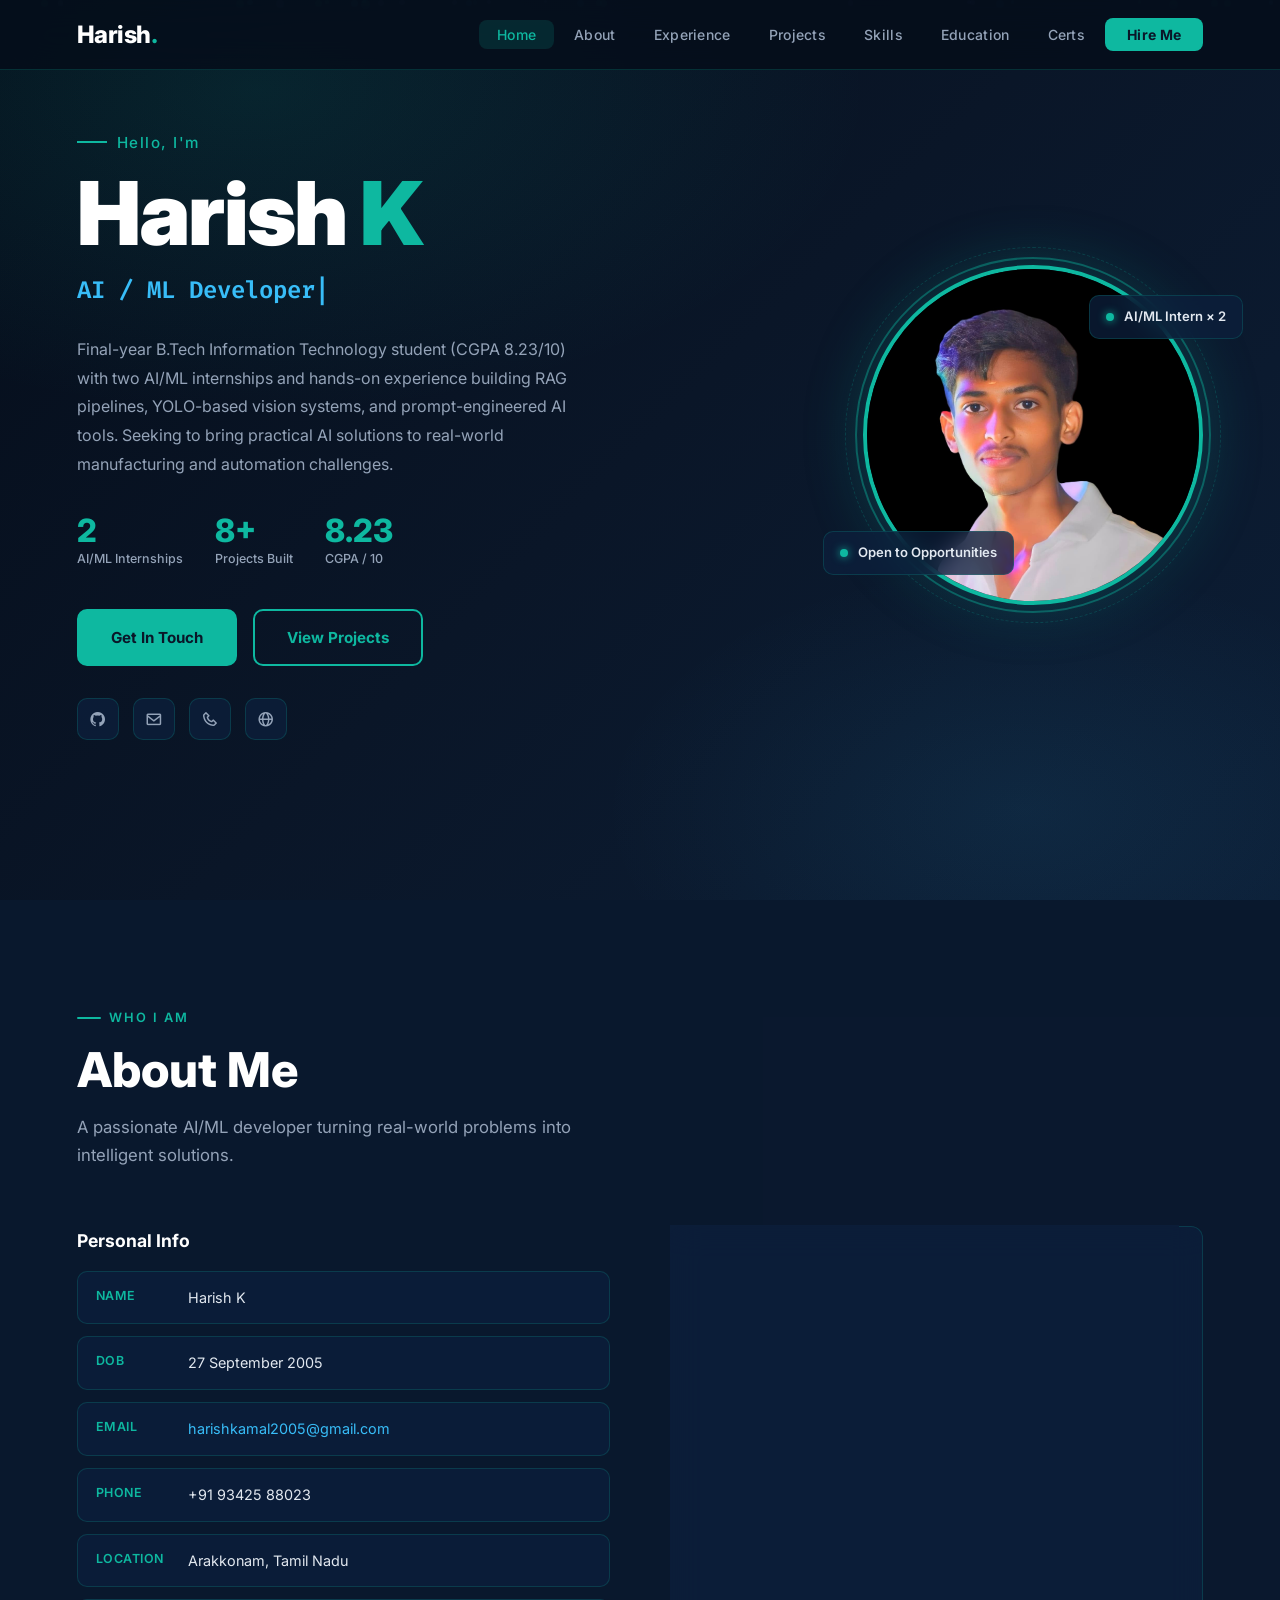
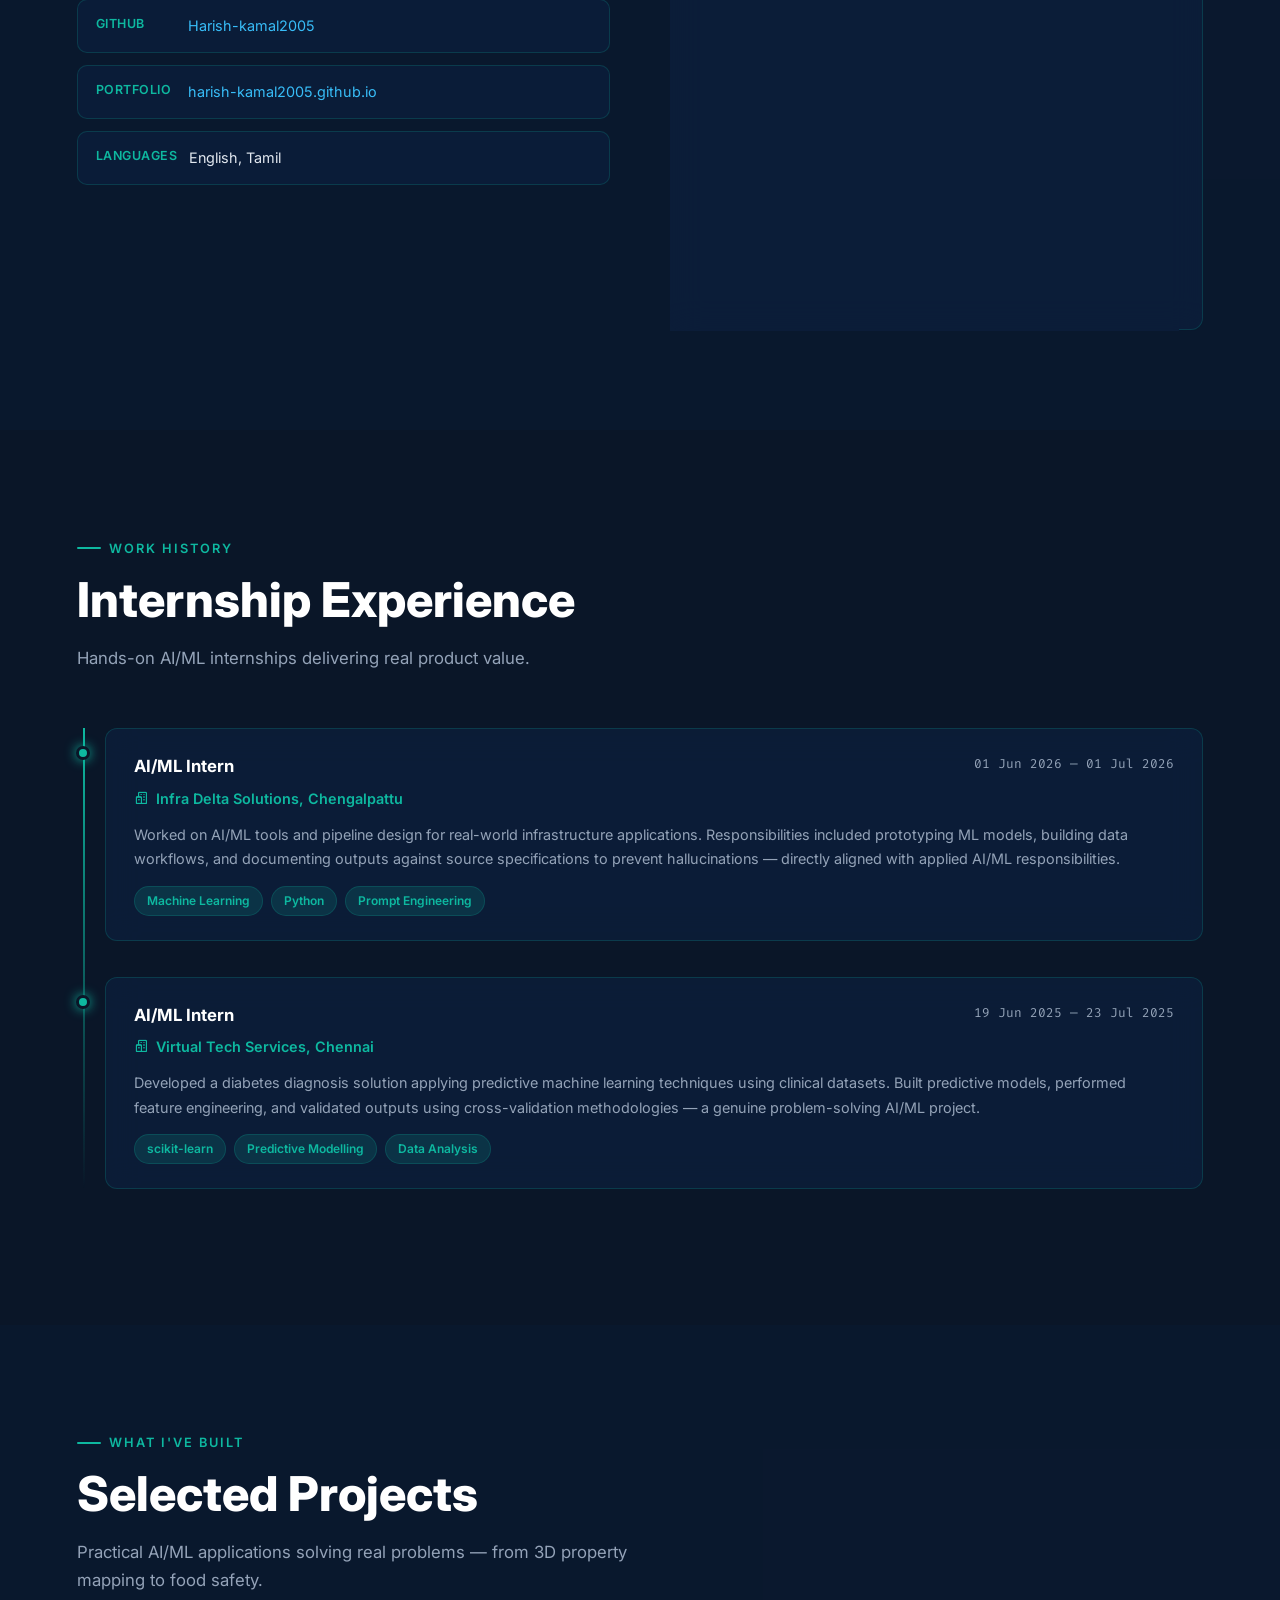
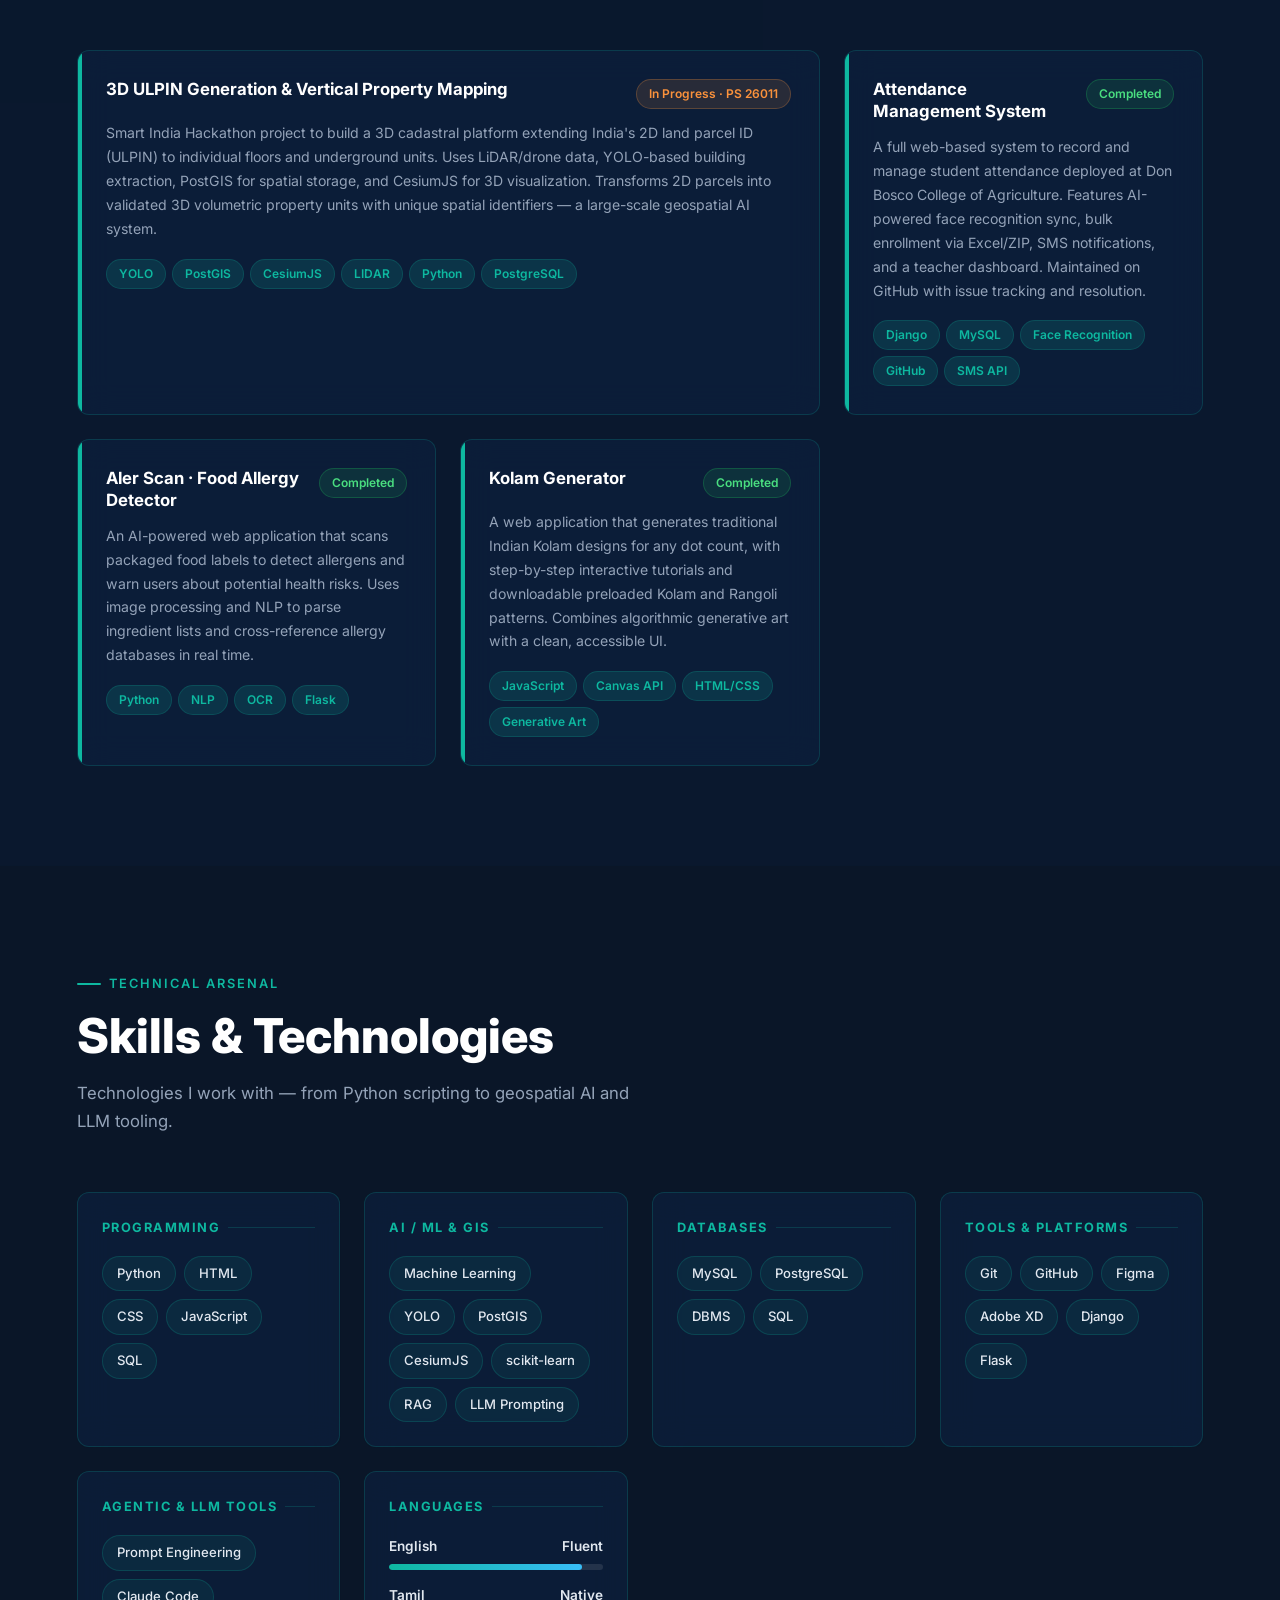
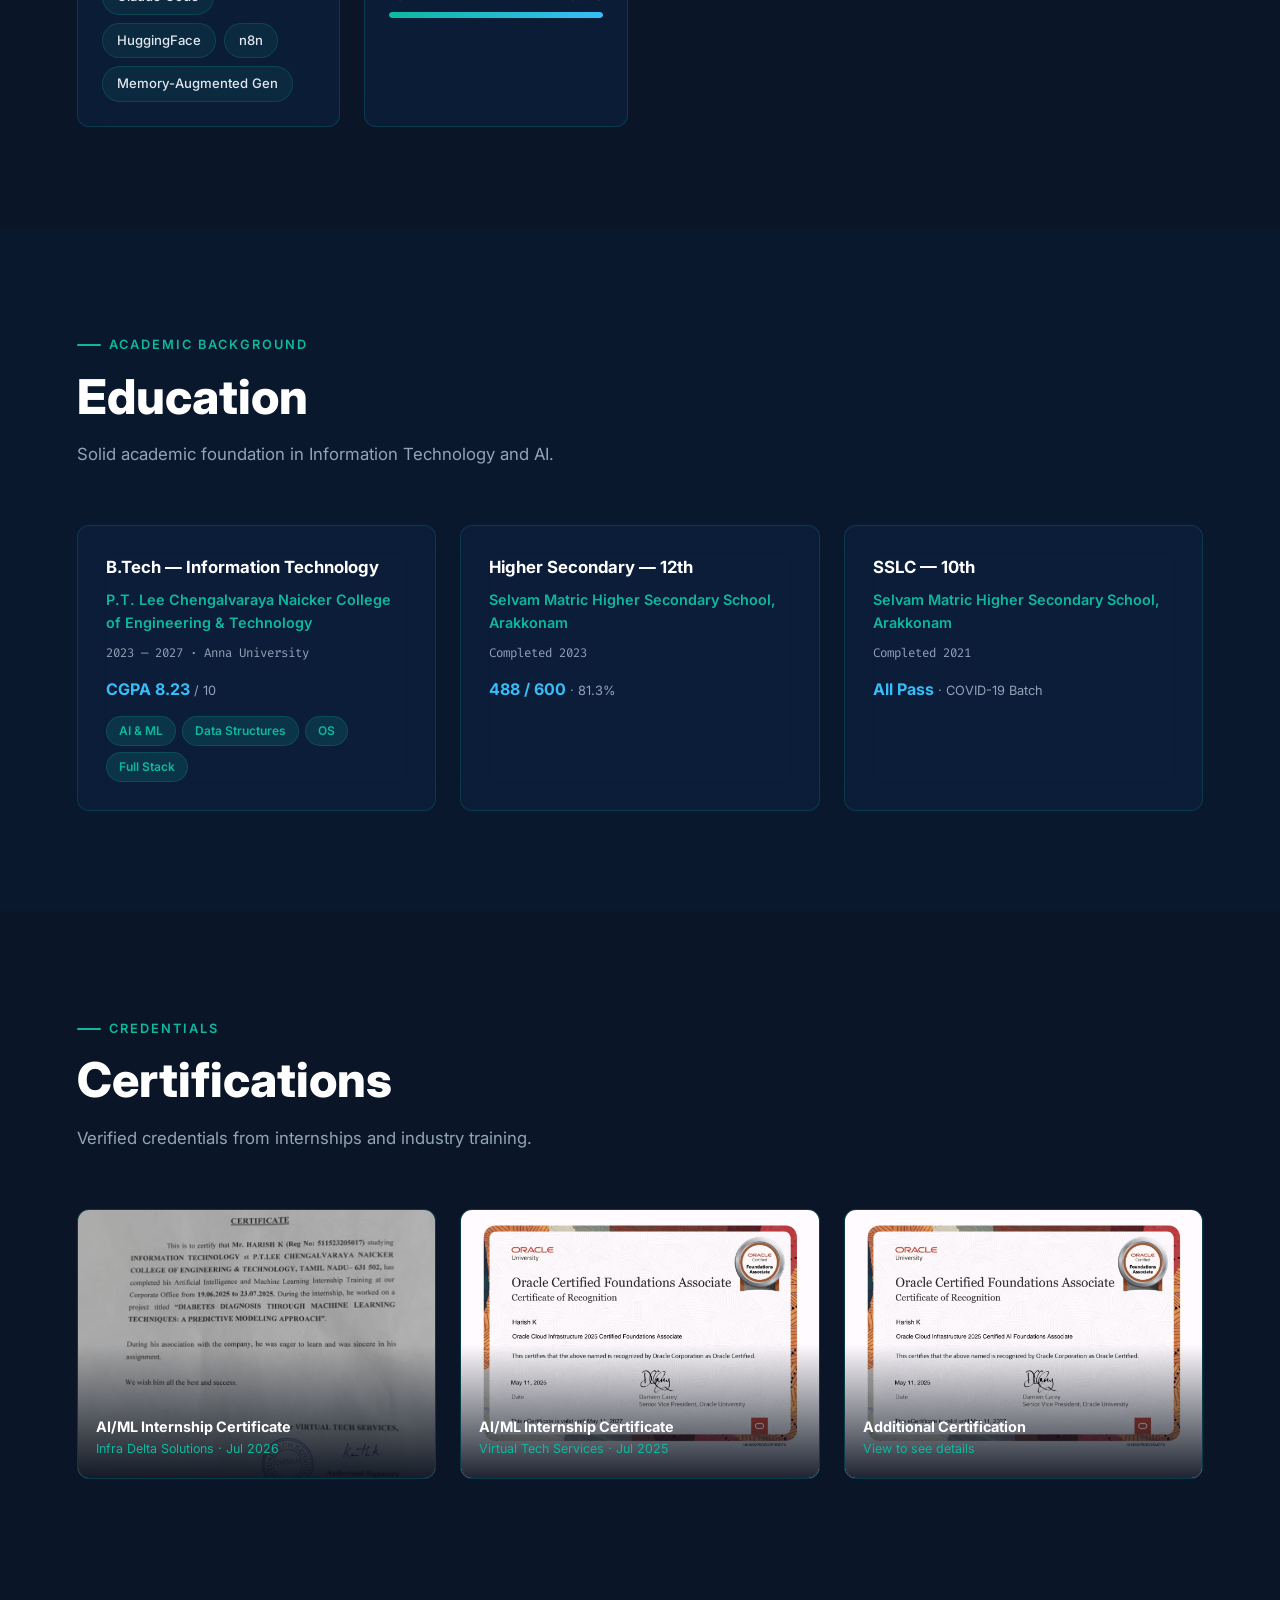
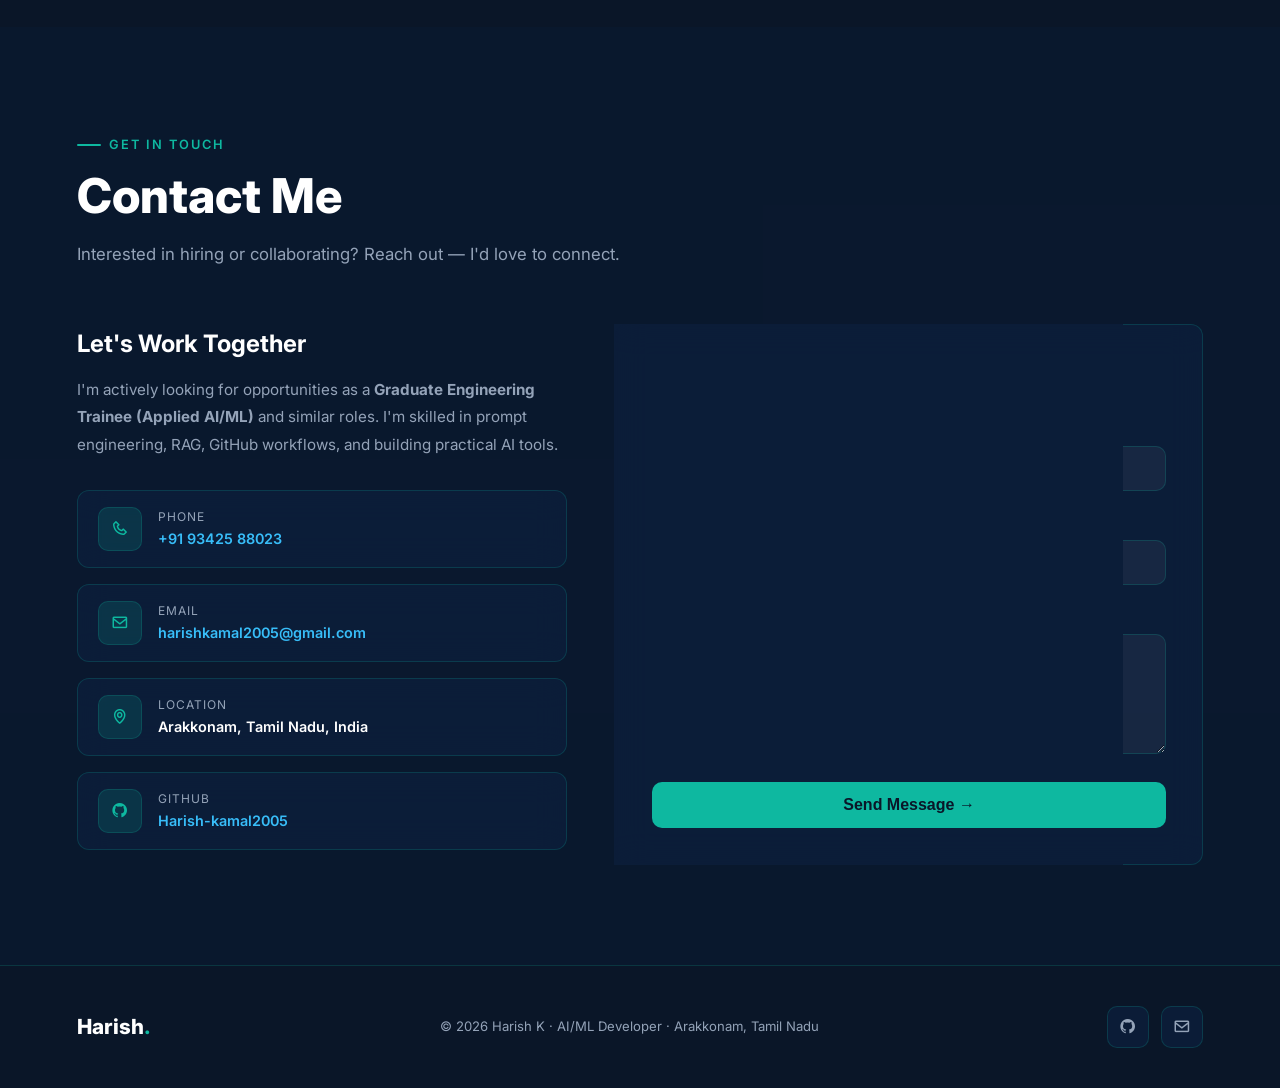
==== commit cbce9bf8: "Update project count from 4 to 8" ====
--- a/index.html
+++ b/index.html
@@ -72,7 +72,7 @@
             <div class="stat-label">AI/ML Internships</div>
           </div>
           <div class="stat-item">
-            <div class="stat-num">4+</div>
+            <div class="stat-num">8+</div>
             <div class="stat-label">Projects Built</div>
           </div>
           <div class="stat-item">
@@ -803,4 +803,4 @@
     });
   </script>
 </body>
-</html>+</html>
